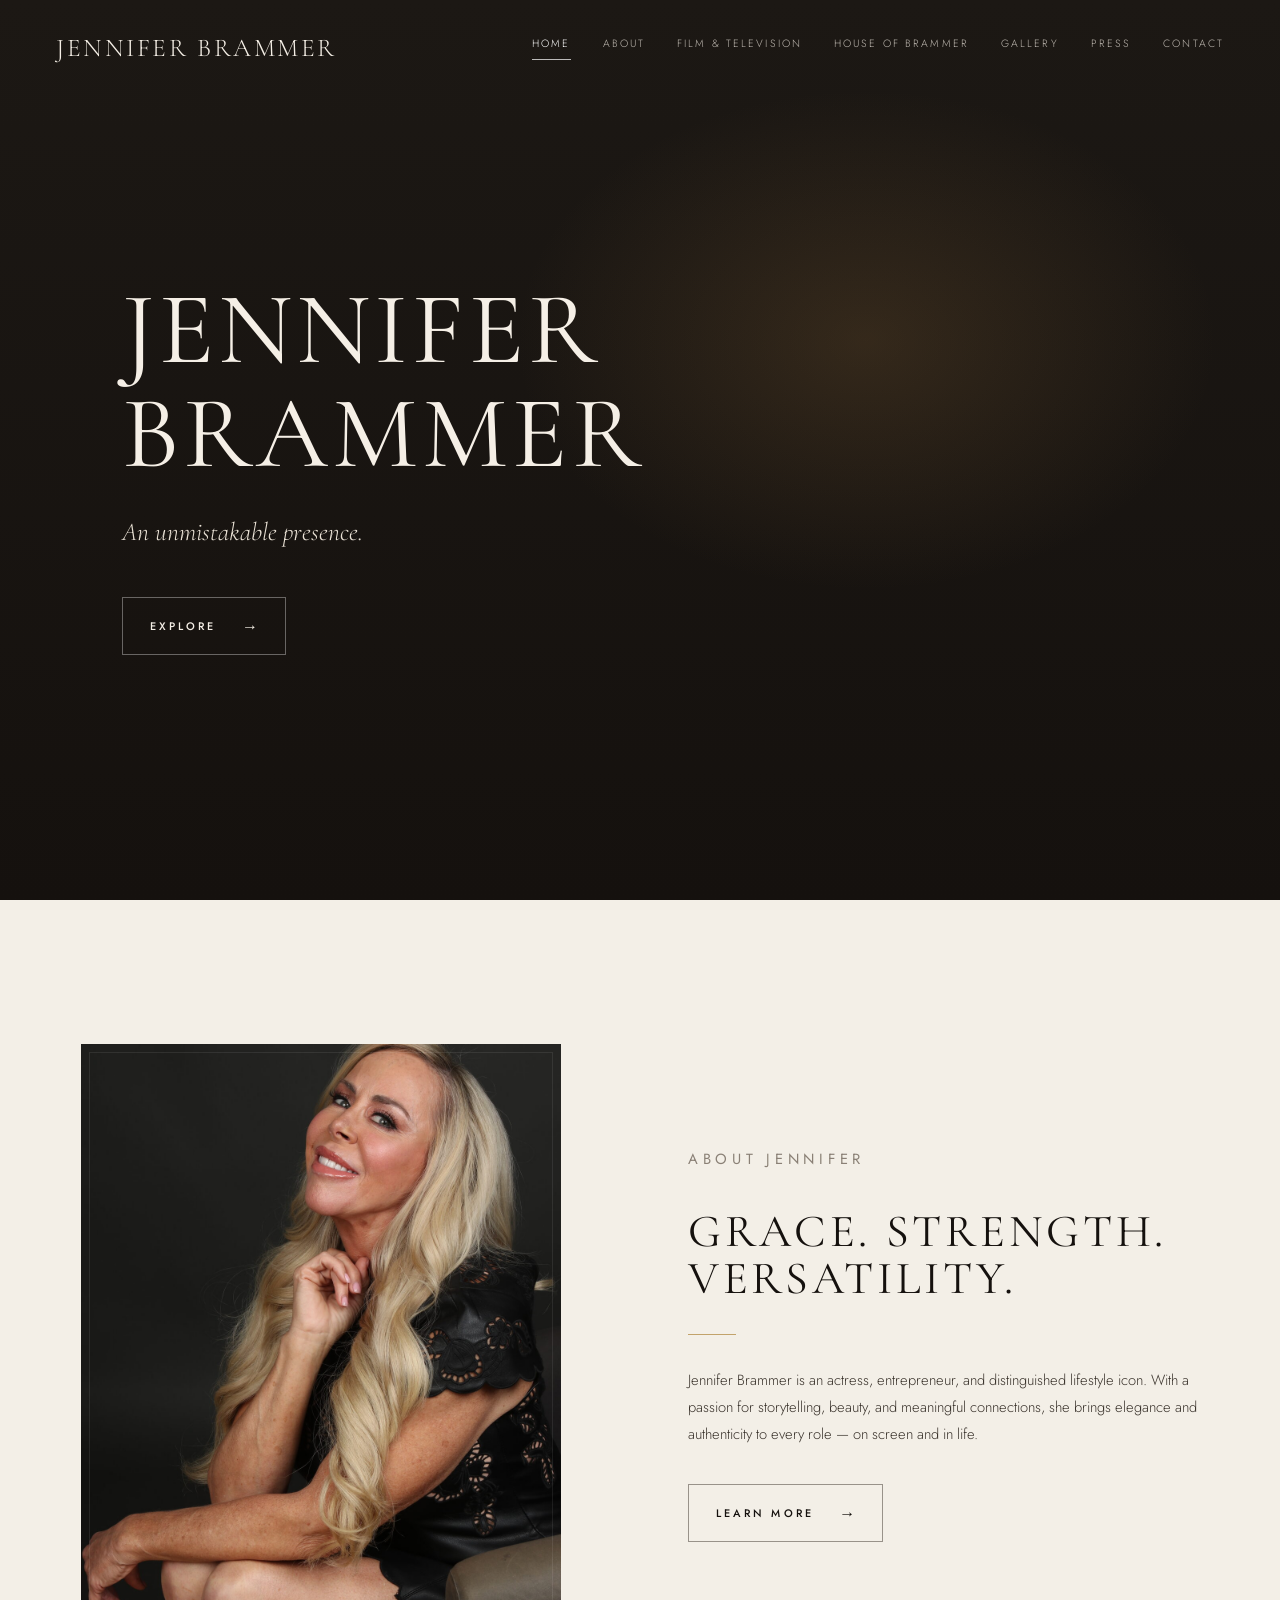
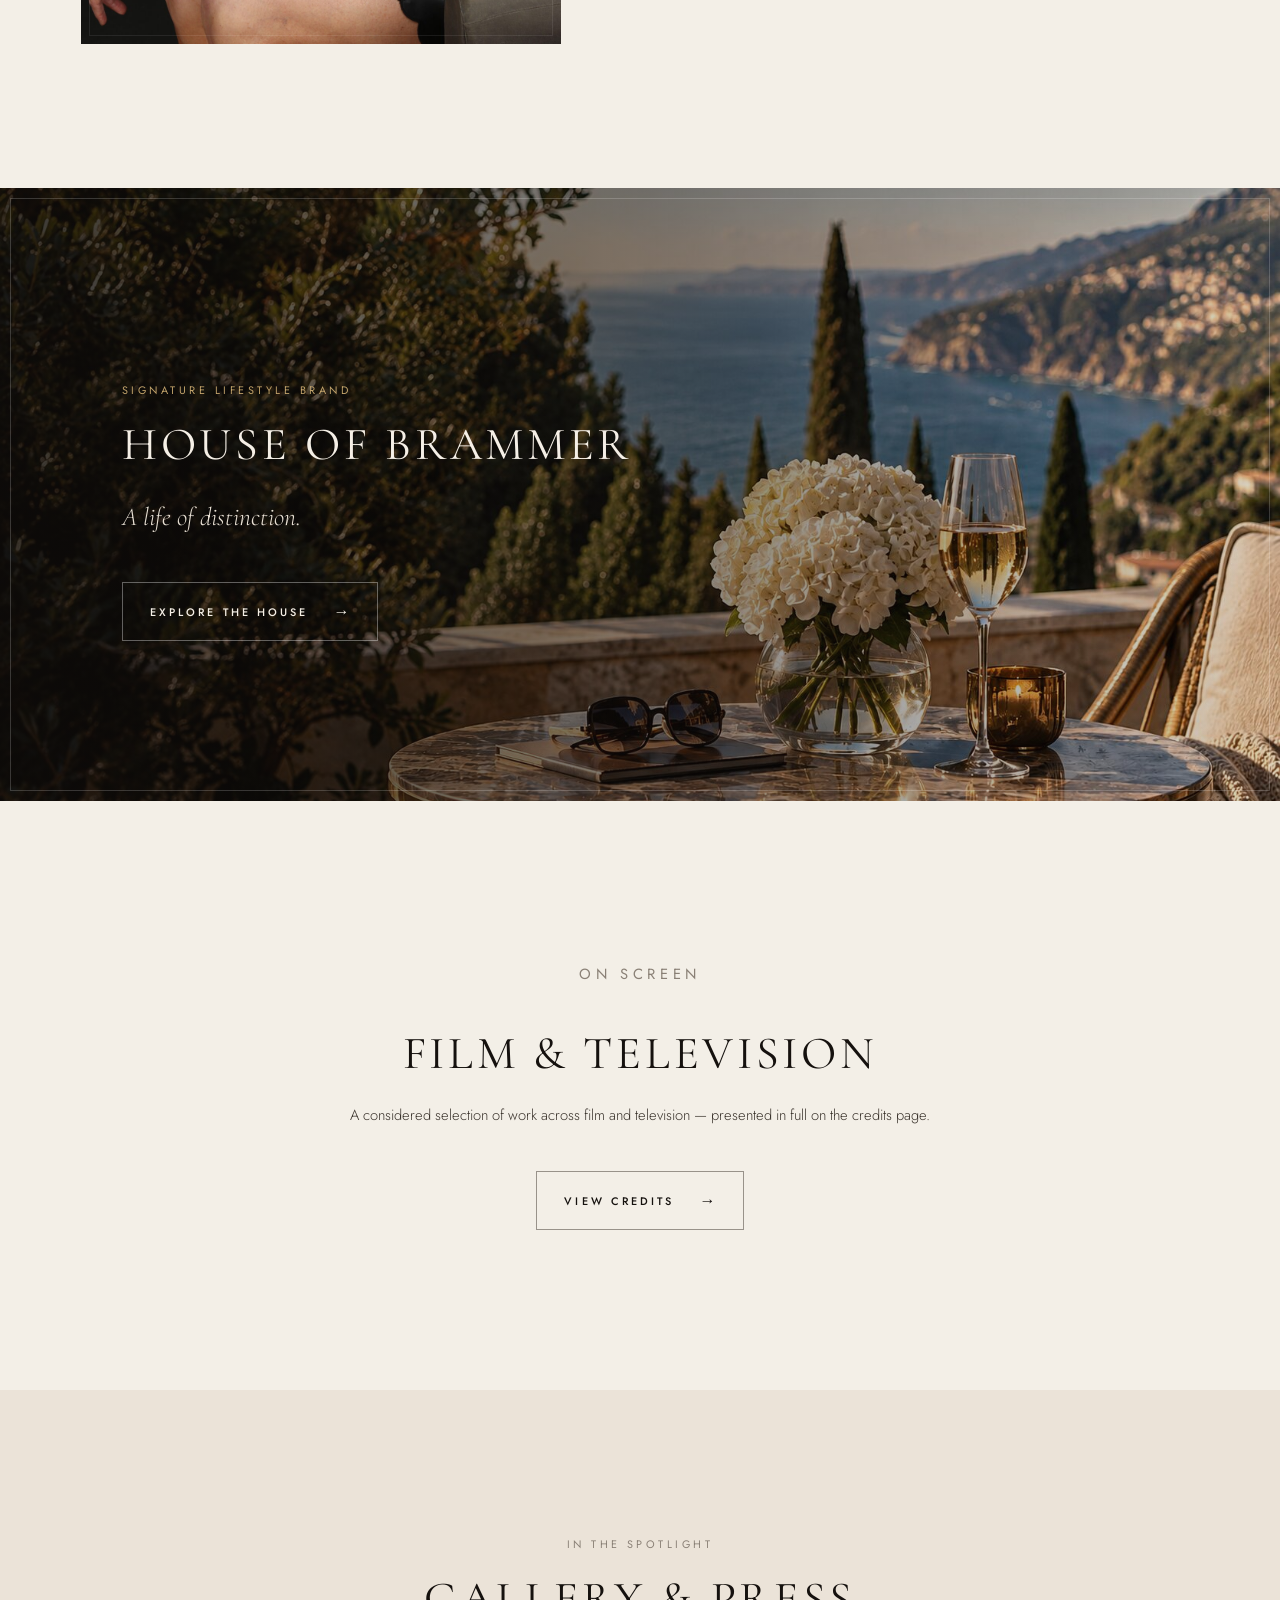
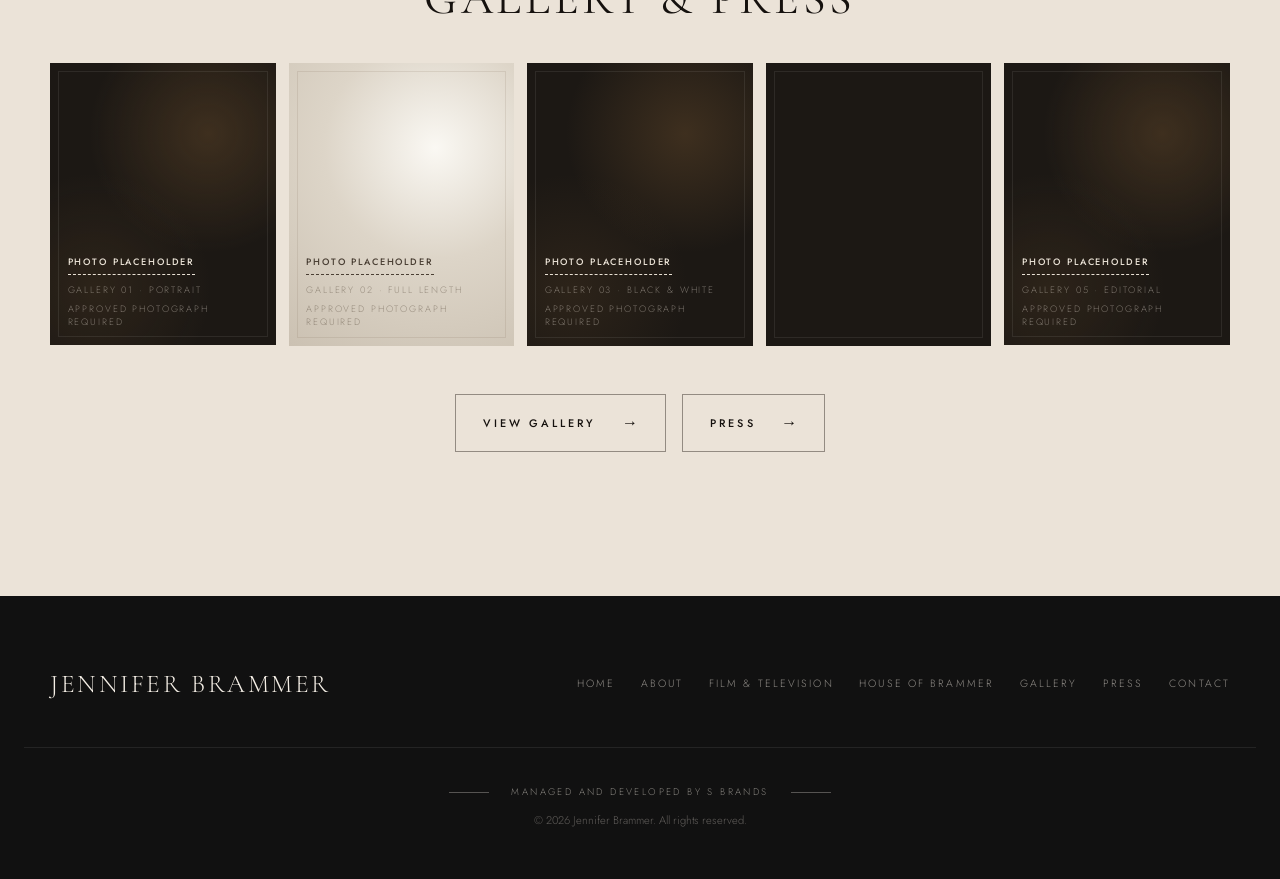
==== index.html @ 1b21a60f "How to push code to GitHub to launch a website - Session 3 (6adfe45479b7760bd66a2914)" ====
<!DOCTYPE html>
<html lang="en">
<head>
  <meta charset="utf-8">
  <meta name="viewport" content="width=device-width, initial-scale=1">
  <title>Jennifer Brammer</title>
  <meta name="description" content="Jennifer Brammer is an actress, entrepreneur, and distinguished lifestyle icon.">
  <link rel="preconnect" href="https://fonts.googleapis.com">
  <link rel="preconnect" href="https://fonts.gstatic.com" crossorigin>
  <link href="https://fonts.googleapis.com/css2?family=Cormorant+Garamond:ital,wght@0,400;0,500;1,400&family=Jost:wght@300;400;500&display=swap" rel="stylesheet">
  <link rel="stylesheet" href="styles.css">
</head>
<body>

  <header class="site-header" id="top">
    <a href="#top" class="logo">Jennifer Brammer</a>
    <button class="menu-toggle" aria-label="Open menu" aria-expanded="false">
      <span></span><span></span>
    </button>
    <nav class="main-nav">
      <a href="#top" class="active">Home</a>
      <a href="#about">About</a>
      <a href="#film">Film &amp; Television</a>
      <a href="#society">House of Brammer</a>
      <a href="#gallery">Gallery</a>
      <a href="#gallery">Press</a>
      <a href="#contact">Contact</a>
    </nav>
  </header>

  <main>
    <!-- Hero -->
    <section class="hero dark">
      <div class="glow"></div>
      <div class="container hero-content">
        <h1>Jennifer<br>Brammer</h1>
        <p class="tagline">An unmistakable presence.</p>
        <a href="#about" class="btn light">Explore <span class="arrow">→</span></a>
      </div>
    </section>

    <!-- About -->
    <section class="about cream" id="about">
      <div class="container about-grid">
        <div class="photo about-photo">
          <img src="images/jennifer-about.jpg" alt="Portrait of Jennifer Brammer" width="1200" height="1800" loading="lazy">
        </div>
        <div class="about-text">
          <p class="eyebrow">About Jennifer</p>
          <h2>Grace. Strength.<br>Versatility.</h2>
          <hr class="rule">
          <p>Jennifer Brammer is an actress, entrepreneur, and distinguished lifestyle icon. With a passion for storytelling, beauty, and meaningful connections, she brings elegance and authenticity to every role — on screen and in life.</p>
          <a href="#film" class="btn">Learn More <span class="arrow">→</span></a>
        </div>
      </div>
    </section>

    <!-- Society -->
    <section class="society dark" id="society">
      <img class="section-bg" src="images/house-of-brammer.jpg" alt="Golden hour terrace overlooking the sea" width="1671" height="941" loading="lazy">
      <div class="section-shade"></div>
      <div class="frame"></div>
      <div class="container society-content">
        <p class="eyebrow gold">Signature Lifestyle Brand</p>
        <h2>House of Brammer</h2>
        <p class="tagline">A life of distinction.</p>
        <a href="#contact" class="btn light">Explore the House <span class="arrow">→</span></a>
      </div>
    </section>

    <!-- Film & TV -->
    <section class="film cream center" id="film">
      <div class="container narrow">
        <p class="eyebrow">On Screen</p>
        <h2>Film &amp; Television</h2>
        <p>A considered selection of work across film and television — presented in full on the credits page.</p>
        <a href="#contact" class="btn">View Credits <span class="arrow">→</span></a>
      </div>
    </section>

    <!-- Gallery & Press -->
    <section class="gallery sand center" id="gallery">
      <div class="container">
        <p class="eyebrow">In the Spotlight</p>
        <h2>Gallery &amp; Press</h2>
        <div class="gallery-grid">
          <div class="photo dark-photo"><div class="placeholder-label inside"><strong>Photo Placeholder</strong><span>Gallery 01 · Portrait</span><span>Approved Photograph Required</span></div></div>
          <div class="photo light-photo"><div class="placeholder-label inside"><strong>Photo Placeholder</strong><span>Gallery 02 · Full Length</span><span>Approved Photograph Required</span></div></div>
          <div class="photo dark-photo"><div class="placeholder-label inside"><strong>Photo Placeholder</strong><span>Gallery 03 · Black &amp; White</span><span>Approved Photograph Required</span></div></div>
          <div class="photo gallery-media"><video src="videos/gallery-04.mp4" autoplay muted loop playsinline preload="metadata" aria-label="Jennifer Brammer lifestyle video"></video></div>
          <div class="photo dark-photo wide-mobile"><div class="placeholder-label inside"><strong>Photo Placeholder</strong><span>Gallery 05 · Editorial</span><span>Approved Photograph Required</span></div></div>
        </div>
        <div class="btn-row">
          <a href="#gallery" class="btn">View Gallery <span class="arrow">→</span></a>
          <a href="#contact" class="btn">Press <span class="arrow">→</span></a>
        </div>
      </div>
    </section>
  </main>

  <footer class="site-footer" id="contact">
    <div class="container footer-top">
      <a href="#top" class="logo">Jennifer Brammer</a>
      <nav class="footer-nav">
        <a href="#top">Home</a>
        <a href="#about">About</a>
        <a href="#film">Film &amp; Television</a>
        <a href="#society">House of Brammer</a>
        <a href="#gallery">Gallery</a>
        <a href="#gallery">Press</a>
        <a href="#contact">Contact</a>
      </nav>
    </div>
    <div class="footer-bottom">
      <p class="credit"><span class="line"></span>Managed and Developed by S Brands<span class="line"></span></p>
      <p class="copy">© <span id="year">2026</span> Jennifer Brammer. All rights reserved.</p>
    </div>
  </footer>

  <script>
    const toggle = document.querySelector('.menu-toggle');
    const header = document.querySelector('.site-header');
    toggle.addEventListener('click', () => {
      const open = header.classList.toggle('open');
      toggle.setAttribute('aria-expanded', open);
    });
    document.querySelectorAll('.main-nav a').forEach(a =>
      a.addEventListener('click', () => {
        header.classList.remove('open');
        toggle.setAttribute('aria-expanded', 'false');
      })
    );
    document.getElementById('year').textContent = new Date().getFullYear();
  </script>
</body>
</html>
---- styles.css ----
:root {
  --ink: #15110e;
  --ink-2: #1c1814;
  --cream: #f3efe7;
  --sand: #ebe3d8;
  --text: #3a332c;
  --muted: #8a8076;
  --gold: #c2a36b;
  --line-dark: rgba(255, 255, 255, 0.35);
  --line-light: rgba(40, 32, 25, 0.45);
  --serif: "Cormorant Garamond", Georgia, serif;
  --sans: "Jost", "Helvetica Neue", Arial, sans-serif;
}

* { box-sizing: border-box; margin: 0; padding: 0; }
html { scroll-behavior: smooth; }
body {
  font-family: var(--sans);
  font-weight: 300;
  color: var(--text);
  background: var(--ink);
  -webkit-font-smoothing: antialiased;
}
a { color: inherit; text-decoration: none; }

.container { width: min(1180px, 100% - 3rem); margin: 0 auto; position: relative; z-index: 2; }
.narrow { max-width: 620px; }
.center { text-align: center; }

/* Type */
h1, h2 { font-family: var(--serif); font-weight: 400; text-transform: uppercase; line-height: 1.02; }
h1 { font-size: clamp(3.2rem, 8vw, 6.4rem); letter-spacing: 0.04em; color: #f5efe6; }
h2 { font-size: clamp(2rem, 3.6vw, 2.9rem); letter-spacing: 0.08em; margin-bottom: 1.6rem; color: var(--ink); }
.dark h2 { color: #f5efe6; }
.eyebrow {
  font-size: 0.68rem; letter-spacing: 0.32em; text-transform: uppercase;
  color: var(--muted); margin-bottom: 1.3rem; font-weight: 400;
}
.eyebrow.gold { color: var(--gold); }
.tagline { font-family: var(--serif); font-style: italic; font-size: clamp(1.3rem, 2vw, 1.75rem); color: #e8e0d4; margin: 1.4rem 0 2.6rem; }
p { line-height: 1.85; font-size: 0.98rem; }

/* Buttons */
.btn {
  display: inline-flex; align-items: center; gap: 1.6rem;
  padding: 1.05rem 1.7rem; border: 1px solid var(--line-light);
  font-size: 0.68rem; letter-spacing: 0.28em; text-transform: uppercase; font-weight: 500;
  color: var(--ink); transition: background 0.3s, color 0.3s, border-color 0.3s;
}
.btn:hover { background: var(--ink); color: var(--cream); border-color: var(--ink); }
.btn.light { color: #f5efe6; border-color: var(--line-dark); }
.btn.light:hover { background: #f5efe6; color: var(--ink); border-color: #f5efe6; }
.arrow { font-size: 1rem; letter-spacing: 0; transition: transform 0.3s; }
.btn:hover .arrow { transform: translateX(4px); }

/* Header */
.site-header {
  position: absolute; top: 0; left: 0; right: 0; z-index: 20;
  display: flex; align-items: center; justify-content: space-between;
  padding: 2rem 3.5rem;
}
.logo { font-family: var(--serif); font-size: 1.6rem; letter-spacing: 0.1em; text-transform: uppercase; color: #f5efe6; }
.main-nav { display: flex; gap: 2rem; }
.main-nav a, .footer-nav a {
  font-size: 0.66rem; letter-spacing: 0.2em; text-transform: uppercase;
  color: rgba(245, 239, 230, 0.75); padding-bottom: 0.5rem; border-bottom: 1px solid transparent;
  transition: color 0.3s, border-color 0.3s;
}
.main-nav a:hover, .main-nav a.active { color: #fff; border-color: rgba(255,255,255,0.7); }
.menu-toggle { display: none; background: none; border: 0; cursor: pointer; width: 28px; height: 18px; position: relative; }
.menu-toggle span { position: absolute; left: 0; right: 0; height: 1px; background: #f5efe6; transition: transform 0.3s, top 0.3s; }
.menu-toggle span:first-child { top: 5px; }
.menu-toggle span:last-child { top: 12px; }

/* Dark sections */
.dark {
  position: relative; overflow: hidden; color: #e8e0d4;
  background: linear-gradient(180deg, var(--ink-2), var(--ink));
}
.glow {
  position: absolute; width: 700px; height: 500px; right: 5%; top: 10%;
  background: radial-gradient(closest-side, rgba(150, 110, 60, 0.22), transparent);
  pointer-events: none;
}
.hero { min-height: 100vh; max-height: 980px; display: flex; align-items: center; padding: 8rem 0 6rem; }
.hero-content { padding-left: 4.5rem; }

.society { padding: 12rem 0 10rem; }
.society-content { padding-left: 4.5rem; }
.frame { position: absolute; inset: 10px; border: 1px solid rgba(255,255,255,0.06); pointer-events: none; }

/* Placeholder labels */
.placeholder-label {
  position: absolute; right: 1.8rem; bottom: 1.6rem; z-index: 3;
  display: flex; flex-direction: column; align-items: flex-end; gap: 0.35rem;
  font-size: 0.58rem; letter-spacing: 0.2em; text-transform: uppercase; color: rgba(232, 224, 212, 0.45);
  text-align: right;
}
.placeholder-label strong {
  color: var(--gold); font-weight: 500; padding-bottom: 0.35rem;
  border-bottom: 1px dashed var(--gold); margin-bottom: 0.2rem;
}
.placeholder-label.inside { left: 1.1rem; right: 1.1rem; bottom: 1.1rem; align-items: flex-start; text-align: left; }

/* Photo blocks */
.photo { position: relative; overflow: hidden; }
.photo::before { content: ""; position: absolute; inset: 8px; border: 1px solid rgba(255,255,255,0.08); z-index: 1; }
.light-photo { background: radial-gradient(circle at 65% 30%, #faf8f3 0%, #ddd5c8 45%, #cbc1b2 100%); }
.light-photo::before { border-color: rgba(120, 100, 80, 0.15); }
.light-photo .placeholder-label { color: rgba(80, 66, 52, 0.45); }
.light-photo .placeholder-label strong { color: #4a3f34; border-color: #4a3f34; }
.dark-photo { background: radial-gradient(circle at 70% 25%, rgba(140, 100, 55, 0.3), transparent 45%), radial-gradient(circle at 20% 80%, rgba(140,100,55,0.15), transparent 40%), var(--ink-2); }
.dark-photo .placeholder-label strong { color: #e8e0d4; border-color: #e8e0d4; }
.ratio-43 { aspect-ratio: 4 / 3; }

/* Cream sections */
.cream { background: var(--cream); }
.sand { background: var(--sand); }
.about { padding: 9rem 0; }
.about-grid { display: grid; grid-template-columns: 1fr 1fr; gap: 6rem; align-items: center; }
.about-text h2 { margin-bottom: 2rem; }
.rule { width: 48px; border: 0; border-top: 1px solid var(--gold); margin-bottom: 2rem; }
.about-text p { max-width: 520px; margin-bottom: 2.2rem; font-size: 0.92rem; }

.film { padding: 10rem 0; }
.film p { margin-bottom: 2.6rem; font-size: 0.92rem; }

.gallery { padding: 9rem 0; }
.gallery h2 { margin-bottom: 2.6rem; }
.gallery-grid { display: grid; grid-template-columns: repeat(5, 1fr); gap: 0.8rem; margin-bottom: 3rem; }
.gallery-grid .photo { aspect-ratio: 4 / 5; }
.btn-row { display: flex; gap: 1rem; justify-content: center; flex-wrap: wrap; }

/* Footer */
.site-footer { background: #111; padding: 4.5rem 0 3rem; }
.footer-top { display: flex; justify-content: space-between; align-items: center; padding-bottom: 3rem; }
.footer-nav { display: flex; gap: 1.6rem; flex-wrap: wrap; }
.footer-nav a { color: rgba(245, 239, 230, 0.55); padding: 0; }
.footer-nav a:hover { color: #fff; }
.footer-bottom { border-top: 1px solid rgba(255,255,255,0.08); width: min(1280px, 100% - 3rem); margin: 0 auto; padding-top: 2.5rem; text-align: center; }
.credit {
  display: flex; align-items: center; justify-content: center; gap: 1.4rem;
  font-size: 0.6rem; letter-spacing: 0.25em; text-transform: uppercase; color: rgba(245,239,230,0.5); line-height: 1;
}
.credit .line { width: 40px; height: 1px; background: rgba(245,239,230,0.3); }
.copy { font-size: 0.7rem; color: rgba(245,239,230,0.35); margin-top: 0.8rem; }

/* Tablet */
@media (max-width: 1100px) {
  .main-nav { gap: 1.2rem; }
  .site-header { padding: 2rem; }
}

/* Mobile */
@media (max-width: 900px) {
  .site-header { padding: 1.6rem 1.5rem; }
  .logo { font-size: 1.3rem; }
  .menu-toggle { display: block; z-index: 30; }
  .main-nav {
    position: fixed; inset: 0; background: rgba(17, 14, 12, 0.98);
    flex-direction: column; align-items: center; justify-content: center; gap: 1.8rem;
    opacity: 0; visibility: hidden; transition: opacity 0.3s;
  }
  .main-nav a { font-size: 0.85rem; }
  .site-header.open .main-nav { opacity: 1; visibility: visible; }
  .site-header.open .menu-toggle span:first-child { top: 8px; transform: rotate(45deg); }
  .site-header.open .menu-toggle span:last-child { top: 8px; transform: rotate(-45deg); }

  .hero { min-height: 0; padding: 9rem 0 10rem; }
  .hero-content, .society-content { padding-left: 0; }
  .hero .placeholder-label { left: 1.5rem; right: 1.5rem; }
  .society { padding: 7rem 0 10rem; }
  .society .placeholder-label { left: 1.5rem; right: 1.5rem; }
  .tagline { margin: 1rem 0 2rem; }

  .about { padding: 2rem 0 5rem; }
  .about-grid { grid-template-columns: 1fr; gap: 3rem; }
  .film, .gallery { padding: 6rem 0; }
  .gallery-grid { grid-template-columns: 1fr 1fr; }
  .gallery-grid .wide-mobile { grid-column: 1 / -1; aspect-ratio: 16 / 9; }
  .btn-row { flex-direction: column; align-items: center; }

  .footer-top { flex-direction: column; gap: 2rem; text-align: center; }
  .footer-nav { justify-content: center; }
  .credit .line { width: 24px; }
}

/* About photo */
.about-photo { aspect-ratio: 4 / 5; max-width: 480px; width: 100%; justify-self: center; background: var(--ink-2); }
.about-photo img { width: 100%; height: 100%; object-fit: cover; object-position: center 15%; display: block; }

/* House of Brammer background photo */
.section-bg { position: absolute; inset: 0; width: 100%; height: 100%; object-fit: cover; object-position: center; z-index: 0; }
.section-shade {
  position: absolute; inset: 0; z-index: 1; pointer-events: none;
  background: linear-gradient(90deg, rgba(15, 12, 10, 0.82) 0%, rgba(15, 12, 10, 0.55) 45%, rgba(15, 12, 10, 0.15) 100%);
}
.society .frame { z-index: 2; border-color: rgba(255, 255, 255, 0.18); }
@media (max-width: 900px) {
  .section-bg { object-position: 60% center; }
  .section-shade { background: rgba(15, 12, 10, 0.6); }
}

/* Gallery media */
.gallery-media { background: var(--ink-2); }
.gallery-media video, .gallery-media img { position: absolute; inset: 0; width: 100%; height: 100%; object-fit: cover; display: block; }
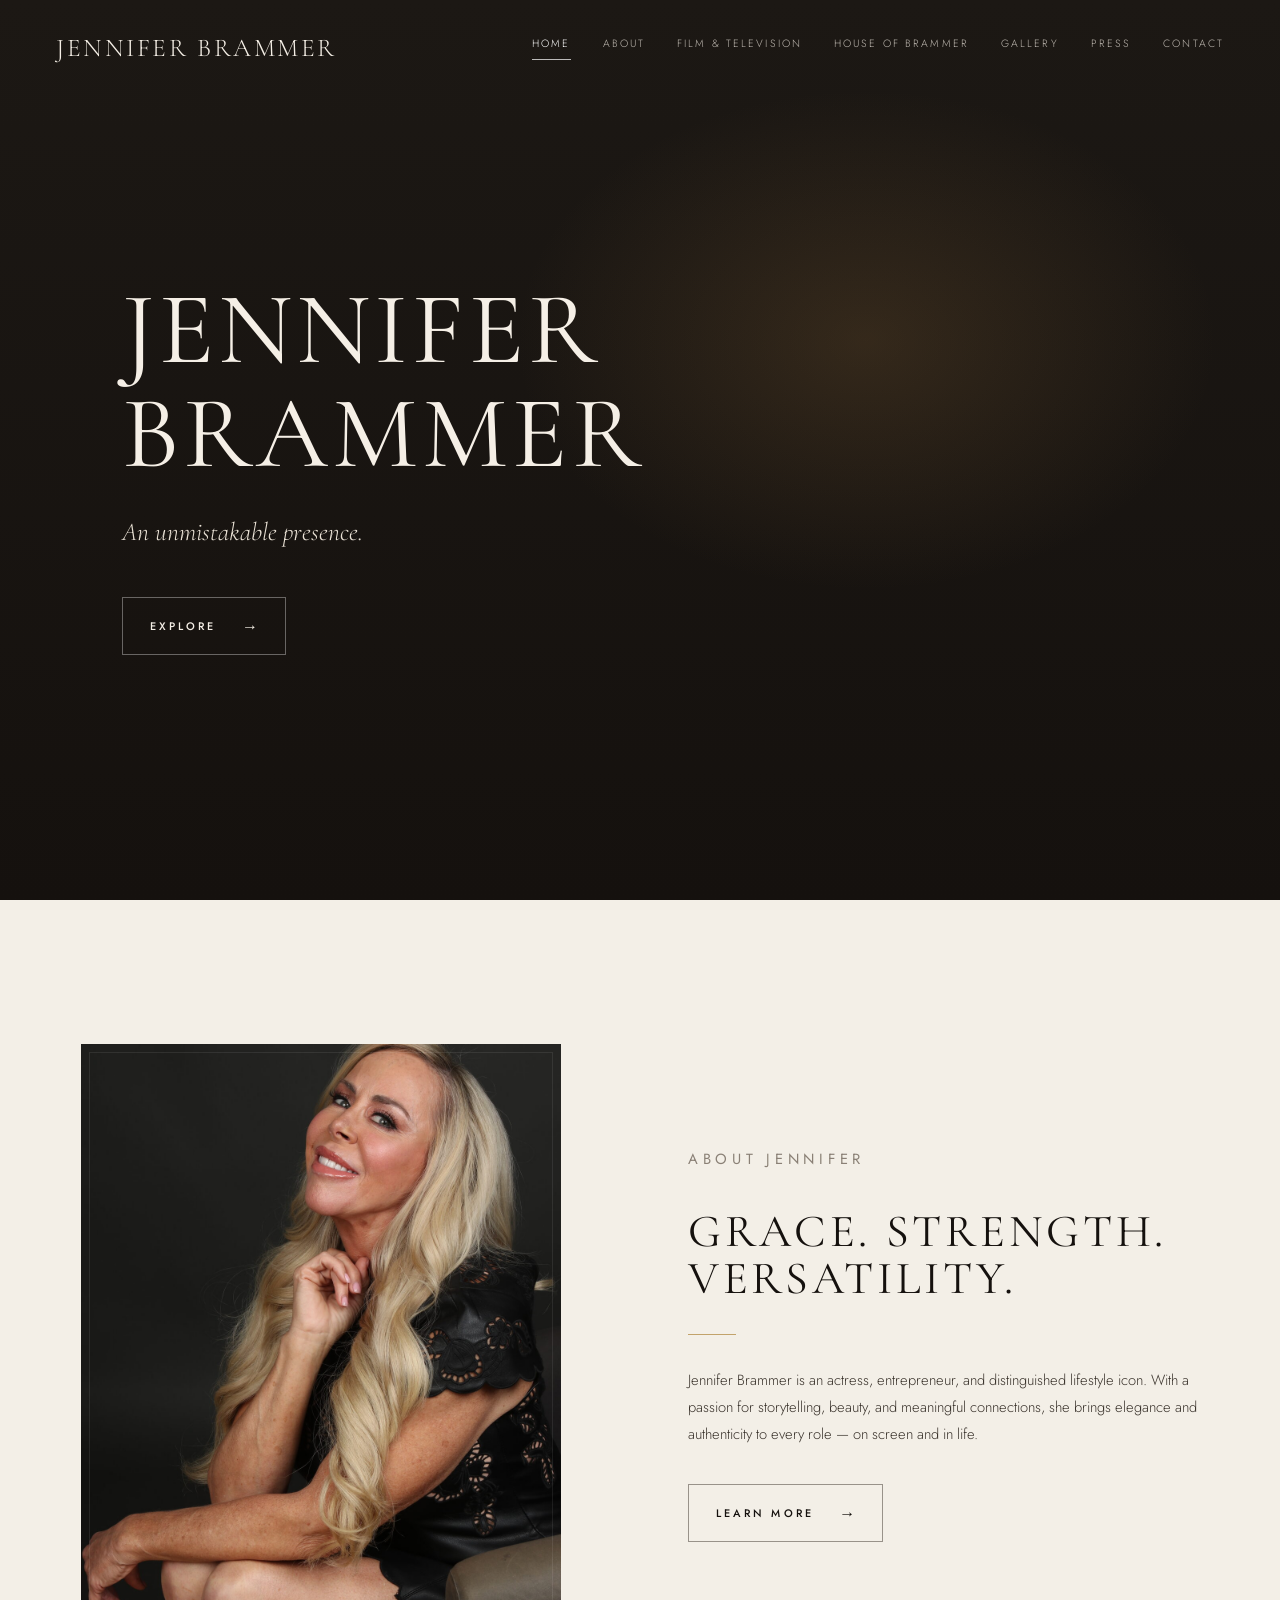
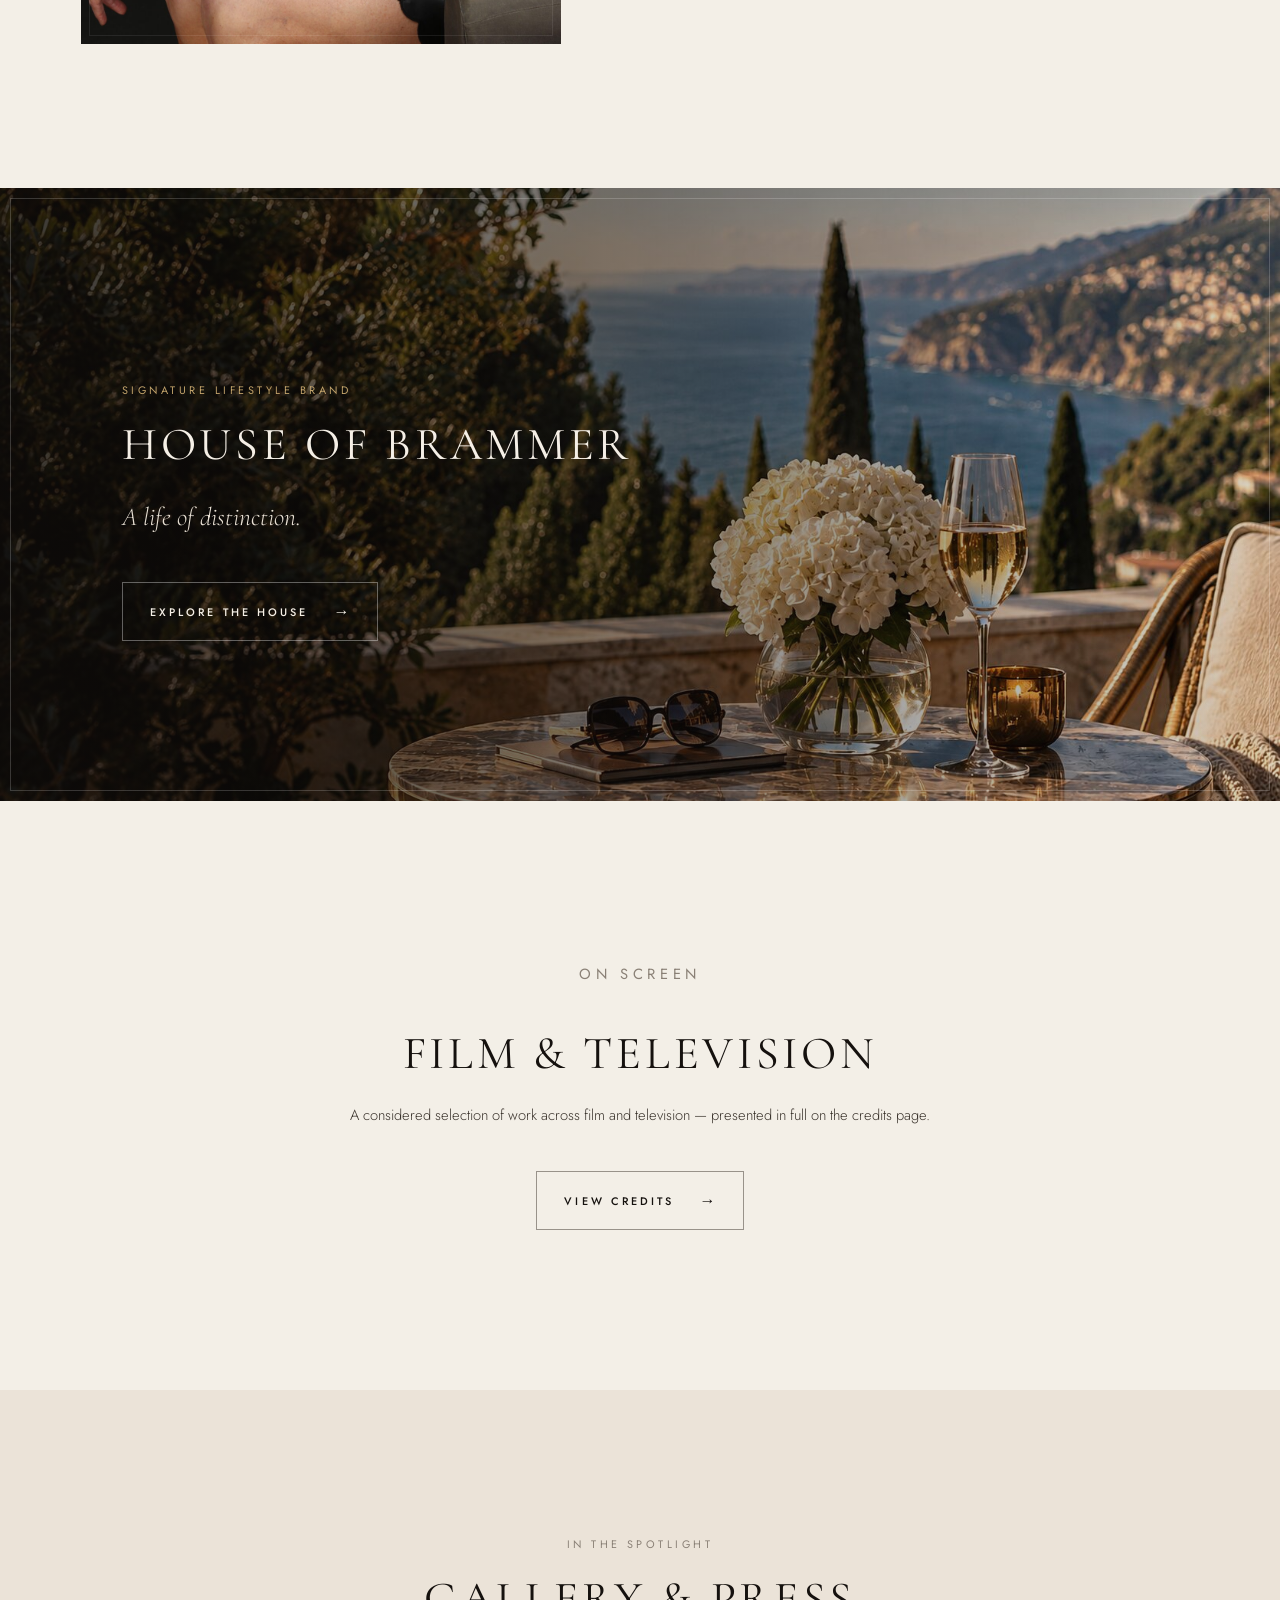
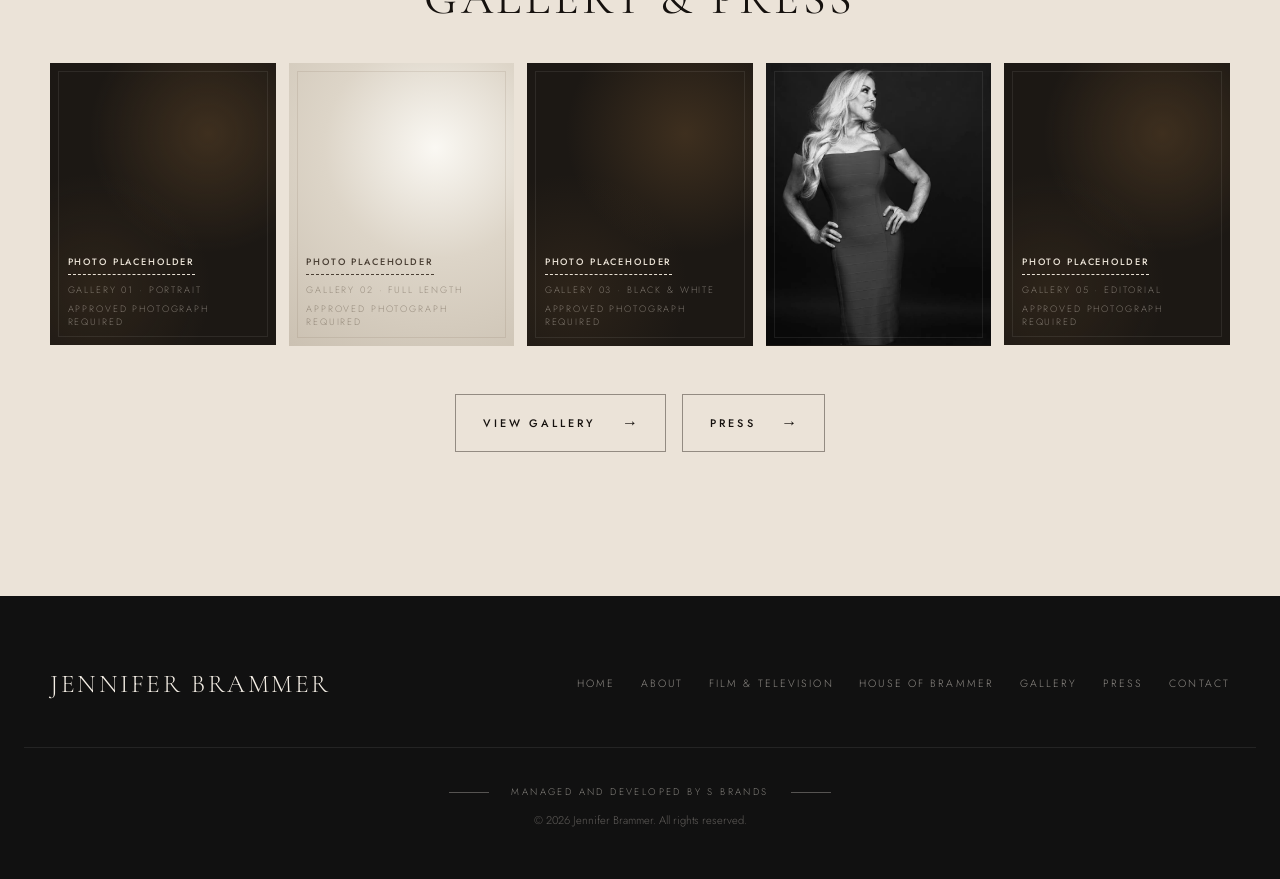
==== commit eb62ce34: "How to push code to GitHub to launch a website - Session 5 (6adfe45479b7760bd66a2914)" ====
--- a/index.html
+++ b/index.html
@@ -87,7 +87,7 @@
           <div class="photo dark-photo"><div class="placeholder-label inside"><strong>Photo Placeholder</strong><span>Gallery 01 · Portrait</span><span>Approved Photograph Required</span></div></div>
           <div class="photo light-photo"><div class="placeholder-label inside"><strong>Photo Placeholder</strong><span>Gallery 02 · Full Length</span><span>Approved Photograph Required</span></div></div>
           <div class="photo dark-photo"><div class="placeholder-label inside"><strong>Photo Placeholder</strong><span>Gallery 03 · Black &amp; White</span><span>Approved Photograph Required</span></div></div>
-          <div class="photo gallery-media"><video src="videos/gallery-04.mp4" autoplay muted loop playsinline preload="metadata" aria-label="Jennifer Brammer lifestyle video"></video></div>
+          <div class="photo gallery-media"><video src="videos/gallery-04.mp4" poster="images/gallery-04-poster.jpg" autoplay muted loop playsinline preload="metadata" aria-label="Jennifer Brammer lifestyle video"></video></div>
           <div class="photo dark-photo wide-mobile"><div class="placeholder-label inside"><strong>Photo Placeholder</strong><span>Gallery 05 · Editorial</span><span>Approved Photograph Required</span></div></div>
         </div>
         <div class="btn-row">
--- a/styles.css
+++ b/styles.css
@@ -204,3 +204,4 @@
 /* Gallery media */
 .gallery-media { background: var(--ink-2); }
 .gallery-media video, .gallery-media img { position: absolute; inset: 0; width: 100%; height: 100%; object-fit: cover; display: block; }
+.gallery-media video { object-position: center top; }
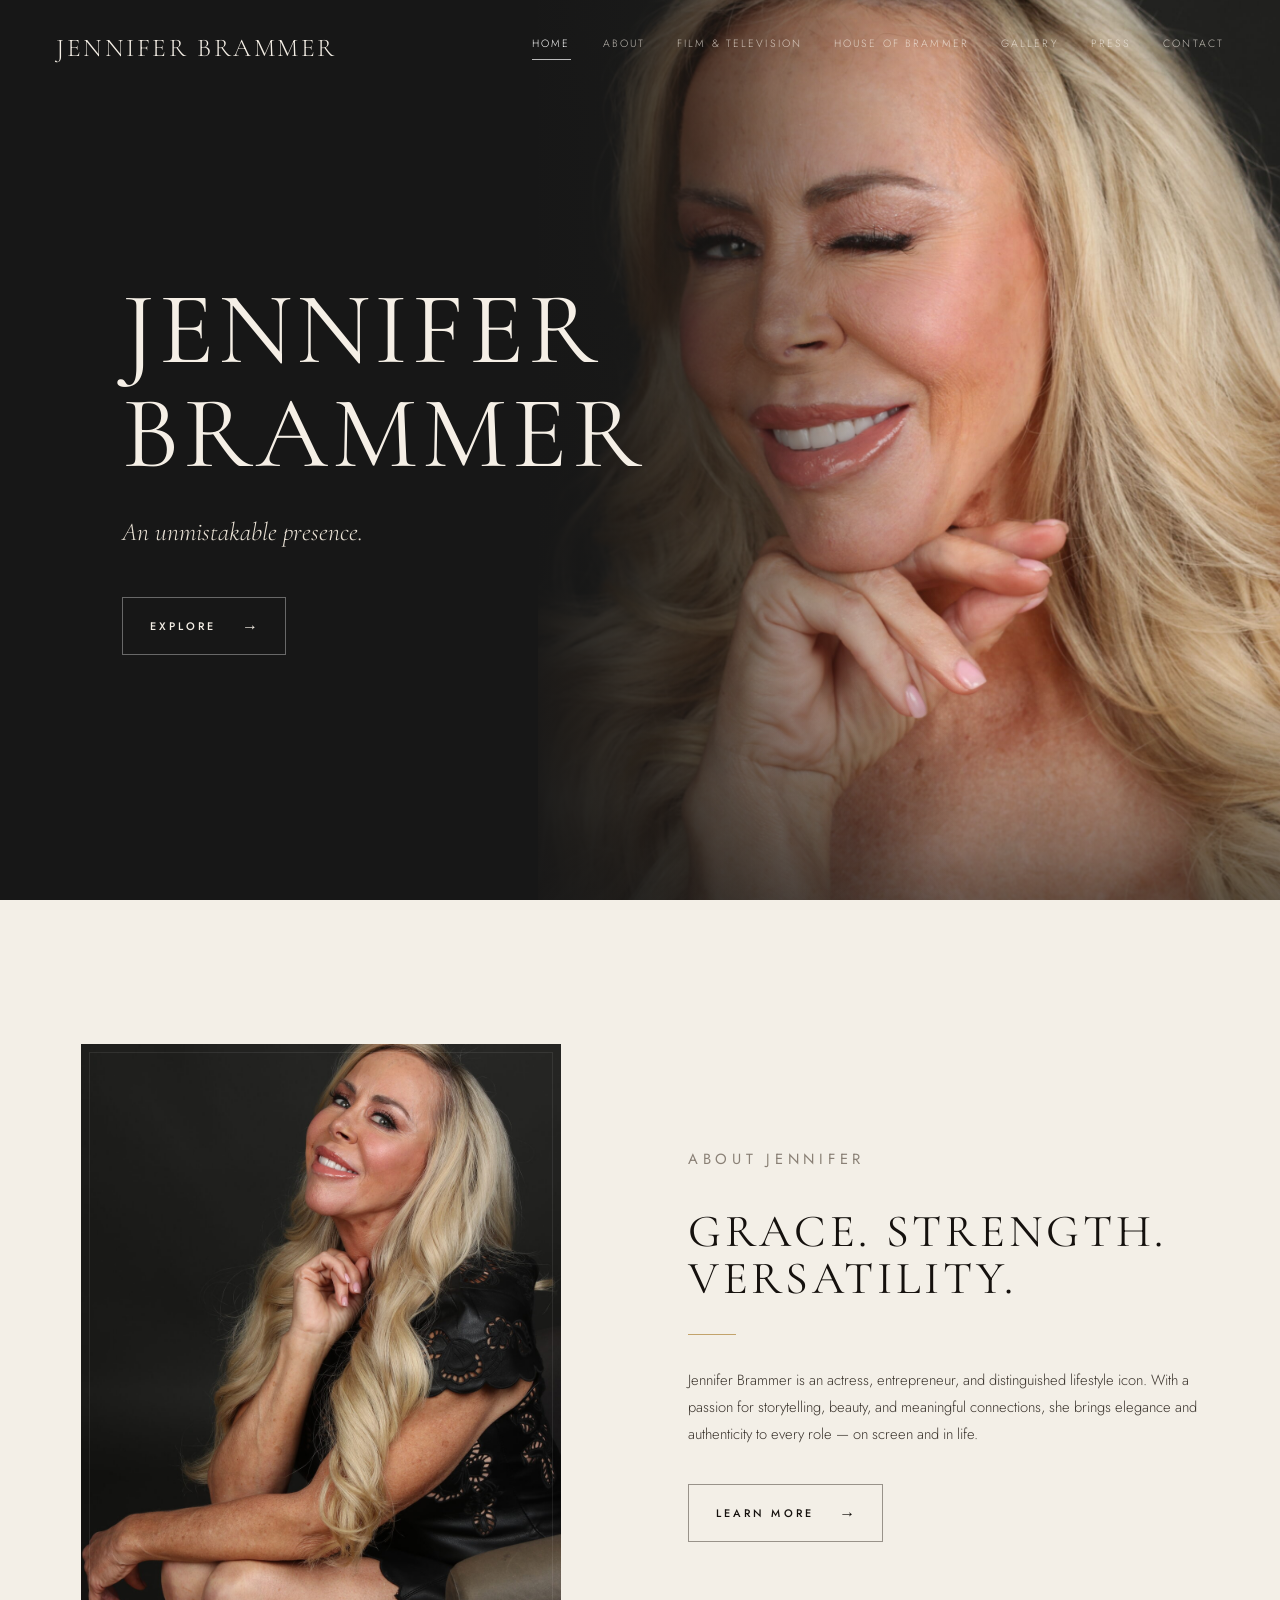
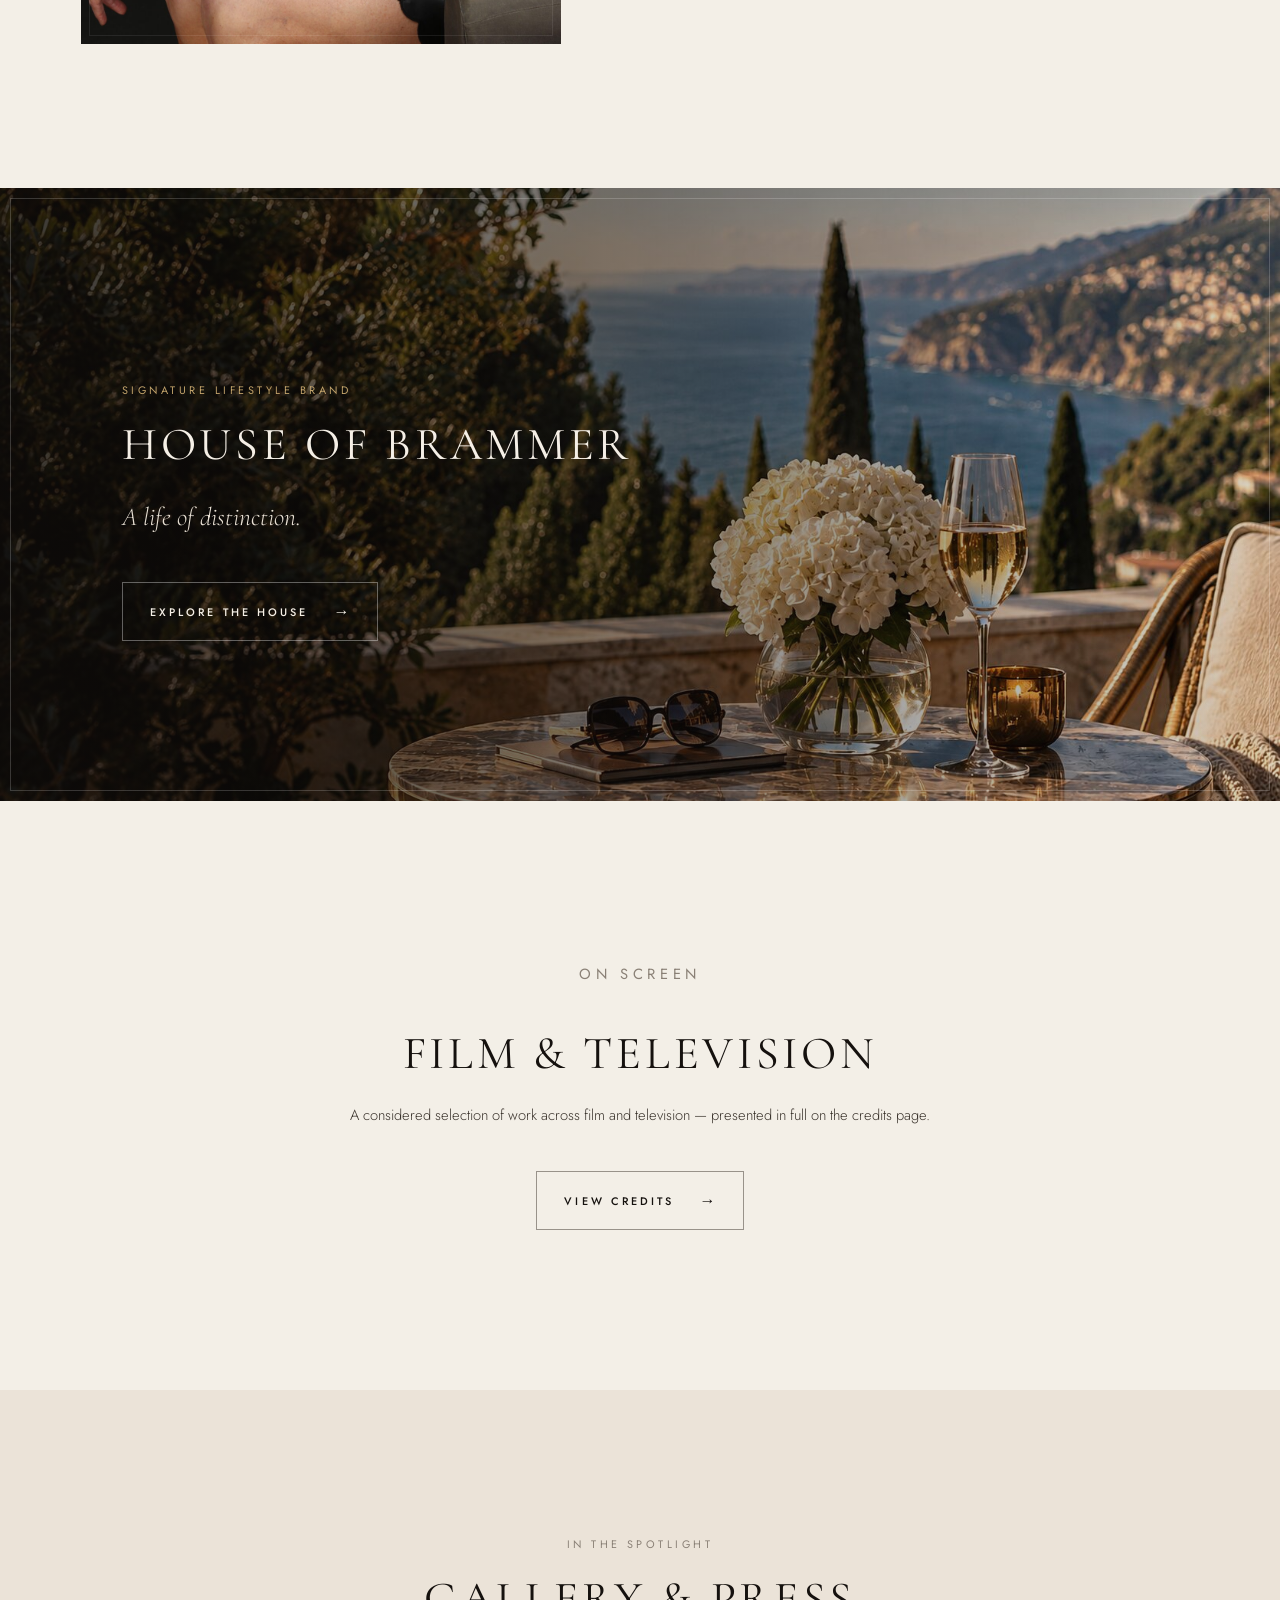
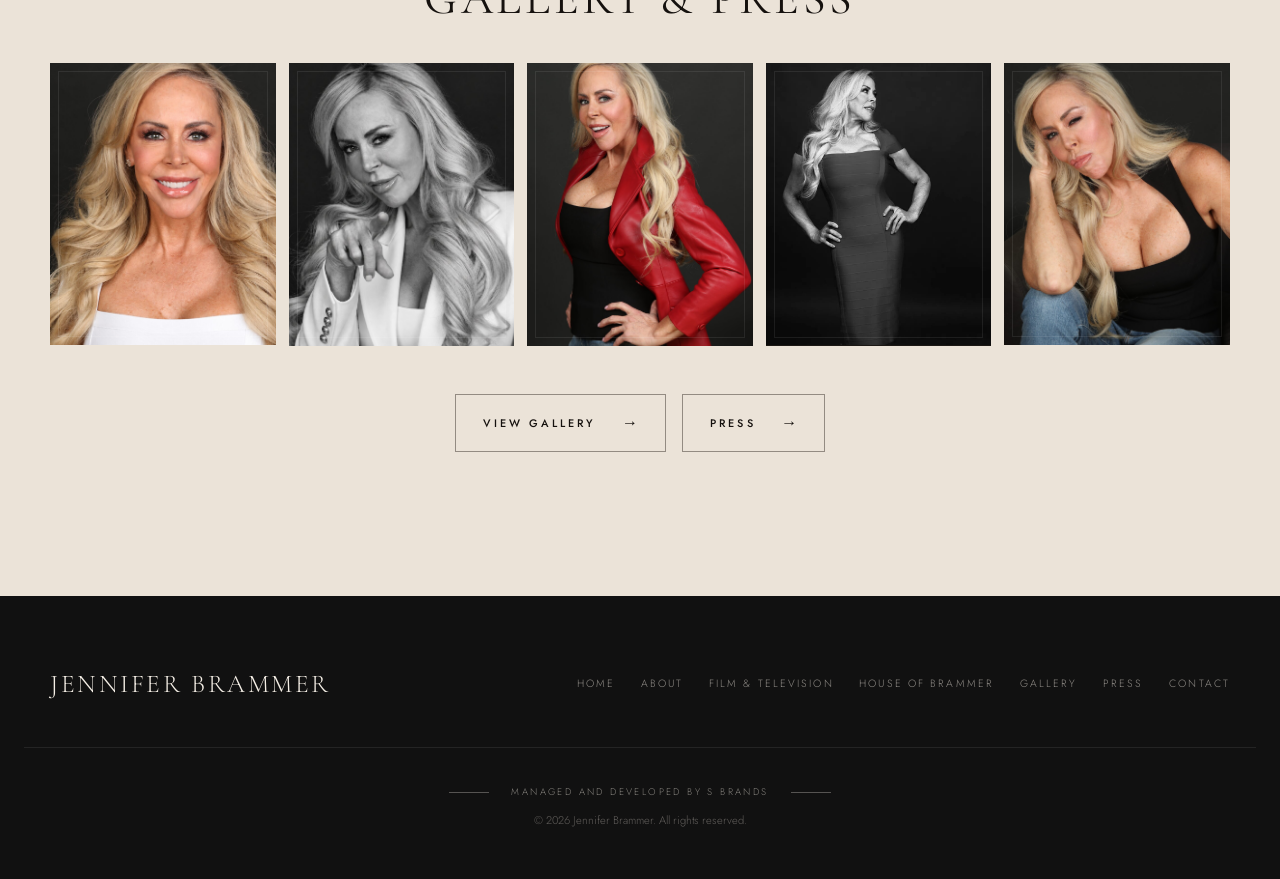
==== commit 51ac21b5: "Merge website updates (6ae02b5989e236136bc64663)" ====
--- a/index.html
+++ b/index.html
@@ -31,7 +31,8 @@
   <main>
     <!-- Hero -->
     <section class="hero dark">
-      <div class="glow"></div>
+      <img class="hero-img" src="images/hero-jennifer.jpg" alt="Jennifer Brammer" width="1600" height="2400" fetchpriority="high">
+      <div class="hero-shade"></div>
       <div class="container hero-content">
         <h1>Jennifer<br>Brammer</h1>
         <p class="tagline">An unmistakable presence.</p>
@@ -84,11 +85,11 @@
         <p class="eyebrow">In the Spotlight</p>
         <h2>Gallery &amp; Press</h2>
         <div class="gallery-grid">
-          <div class="photo dark-photo"><div class="placeholder-label inside"><strong>Photo Placeholder</strong><span>Gallery 01 · Portrait</span><span>Approved Photograph Required</span></div></div>
-          <div class="photo light-photo"><div class="placeholder-label inside"><strong>Photo Placeholder</strong><span>Gallery 02 · Full Length</span><span>Approved Photograph Required</span></div></div>
-          <div class="photo dark-photo"><div class="placeholder-label inside"><strong>Photo Placeholder</strong><span>Gallery 03 · Black &amp; White</span><span>Approved Photograph Required</span></div></div>
+          <div class="photo gallery-media"><img src="images/gallery-01.jpg" alt="Portrait of Jennifer Brammer" width="1000" height="1500" loading="lazy" style="object-position: center 20%;"></div>
+          <div class="photo gallery-media"><img src="images/gallery-02.jpg" alt="Black and white portrait of Jennifer Brammer in a white suit" width="933" height="1400" loading="lazy" style="object-position: center 15%;"></div>
+          <div class="photo gallery-media"><img src="images/gallery-05.jpg" alt="Jennifer Brammer in a red leather jacket" width="933" height="1400" loading="lazy" style="object-position: center 15%;"></div>
           <div class="photo gallery-media"><video src="videos/gallery-04.mp4" poster="images/gallery-04-poster.jpg" autoplay muted loop playsinline preload="metadata" aria-label="Jennifer Brammer lifestyle video"></video></div>
-          <div class="photo dark-photo wide-mobile"><div class="placeholder-label inside"><strong>Photo Placeholder</strong><span>Gallery 05 · Editorial</span><span>Approved Photograph Required</span></div></div>
+          <div class="photo gallery-media wide-mobile"><img src="images/gallery-03.jpg" alt="Jennifer Brammer seated in a black top and jeans" width="933" height="1400" loading="lazy" style="object-position: center 15%;"></div>
         </div>
         <div class="btn-row">
           <a href="#gallery" class="btn">View Gallery <span class="arrow">→</span></a>
--- a/styles.css
+++ b/styles.css
@@ -205,3 +205,23 @@
 .gallery-media { background: var(--ink-2); }
 .gallery-media video, .gallery-media img { position: absolute; inset: 0; width: 100%; height: 100%; object-fit: cover; display: block; }
 .gallery-media video { object-position: center top; }
+
+/* Hero photo */
+.hero { background: #171717; }
+.hero-img {
+  position: absolute; top: 0; right: 0; z-index: 0;
+  width: 58%; height: 100%; object-fit: cover; object-position: center 15%;
+}
+.hero-shade {
+  position: absolute; inset: 0; z-index: 1; pointer-events: none;
+  background:
+    linear-gradient(90deg, #171717 0%, #171717 40%, rgba(23, 23, 23, 0.6) 55%, rgba(23, 23, 23, 0) 75%),
+    linear-gradient(0deg, rgba(23, 23, 23, 0.6) 0%, rgba(23, 23, 23, 0) 25%);
+}
+@media (max-width: 900px) {
+  .hero { min-height: 100svh; align-items: flex-end; padding-bottom: 5rem; }
+  .hero-img { width: 100%; object-position: center 10%; }
+  .hero-shade {
+    background: linear-gradient(0deg, rgba(23, 23, 23, 0.95) 0%, rgba(23, 23, 23, 0.6) 40%, rgba(23, 23, 23, 0.1) 70%);
+  }
+}
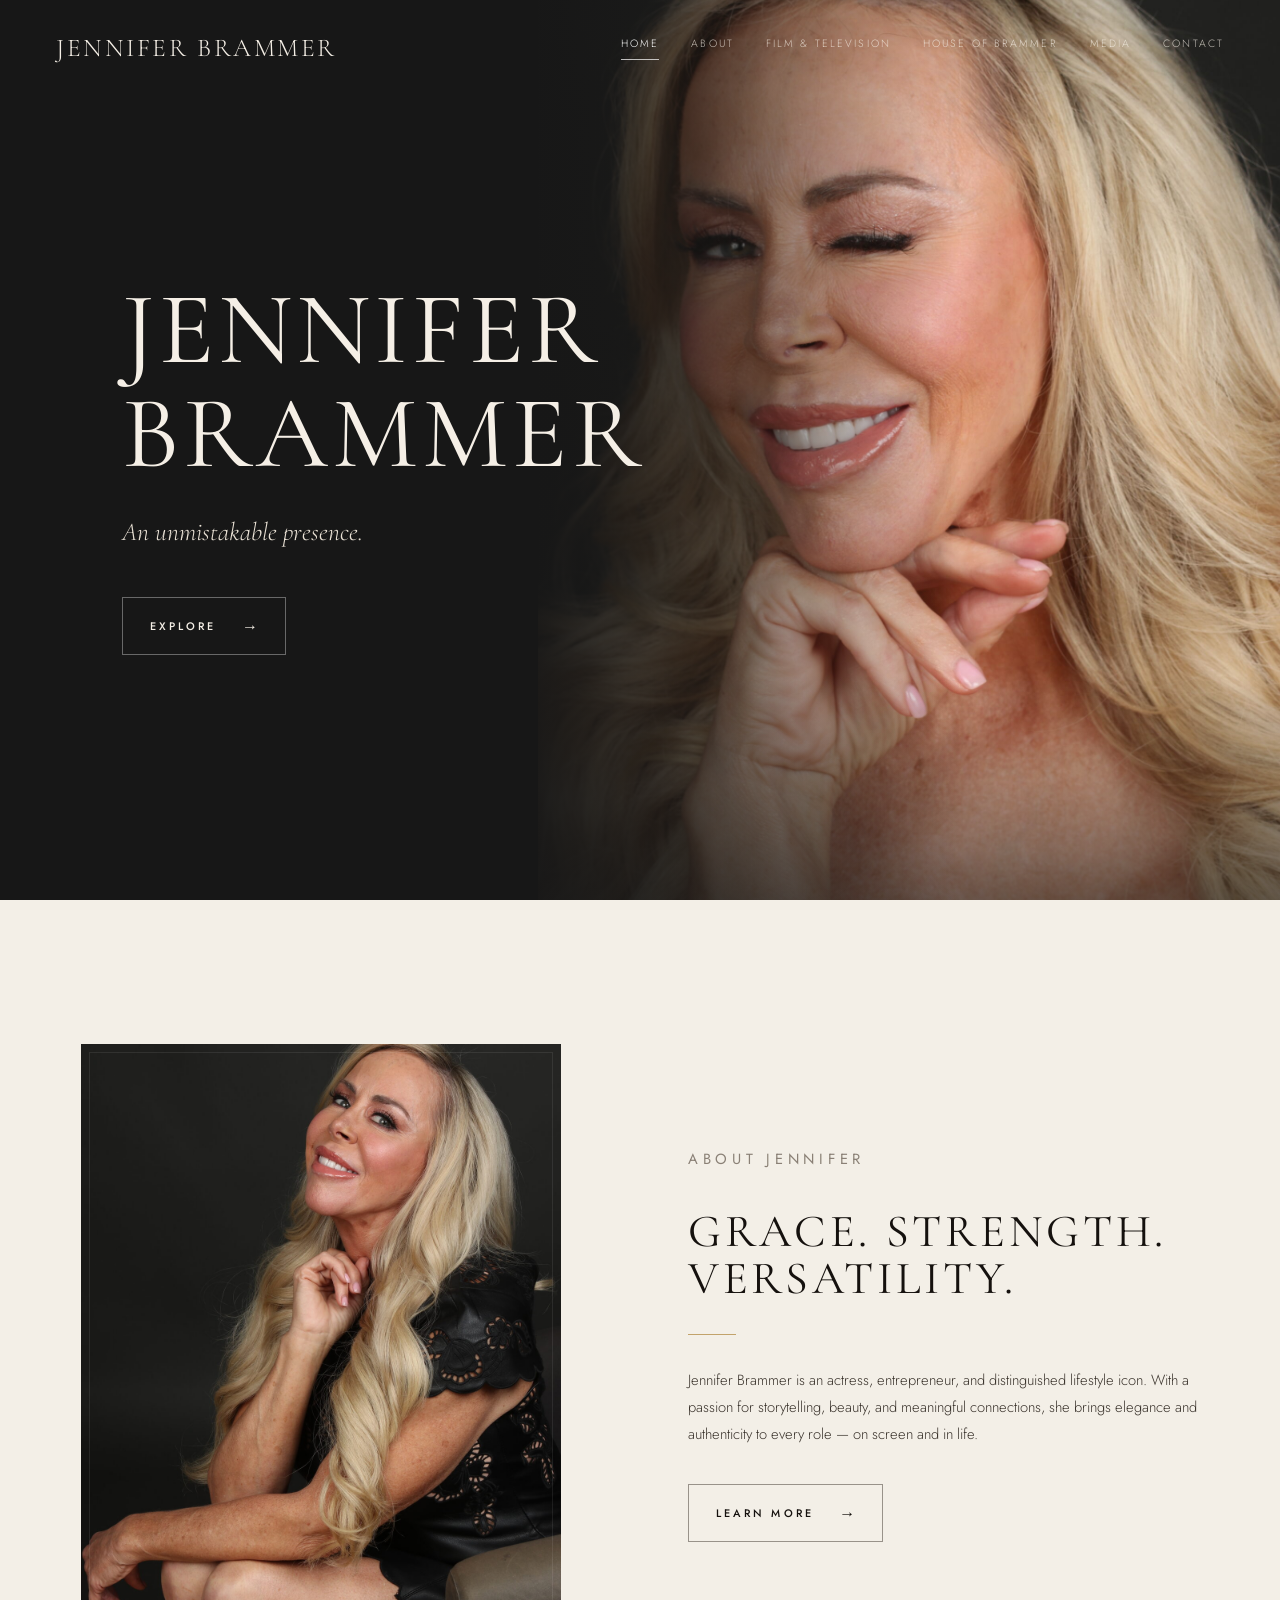
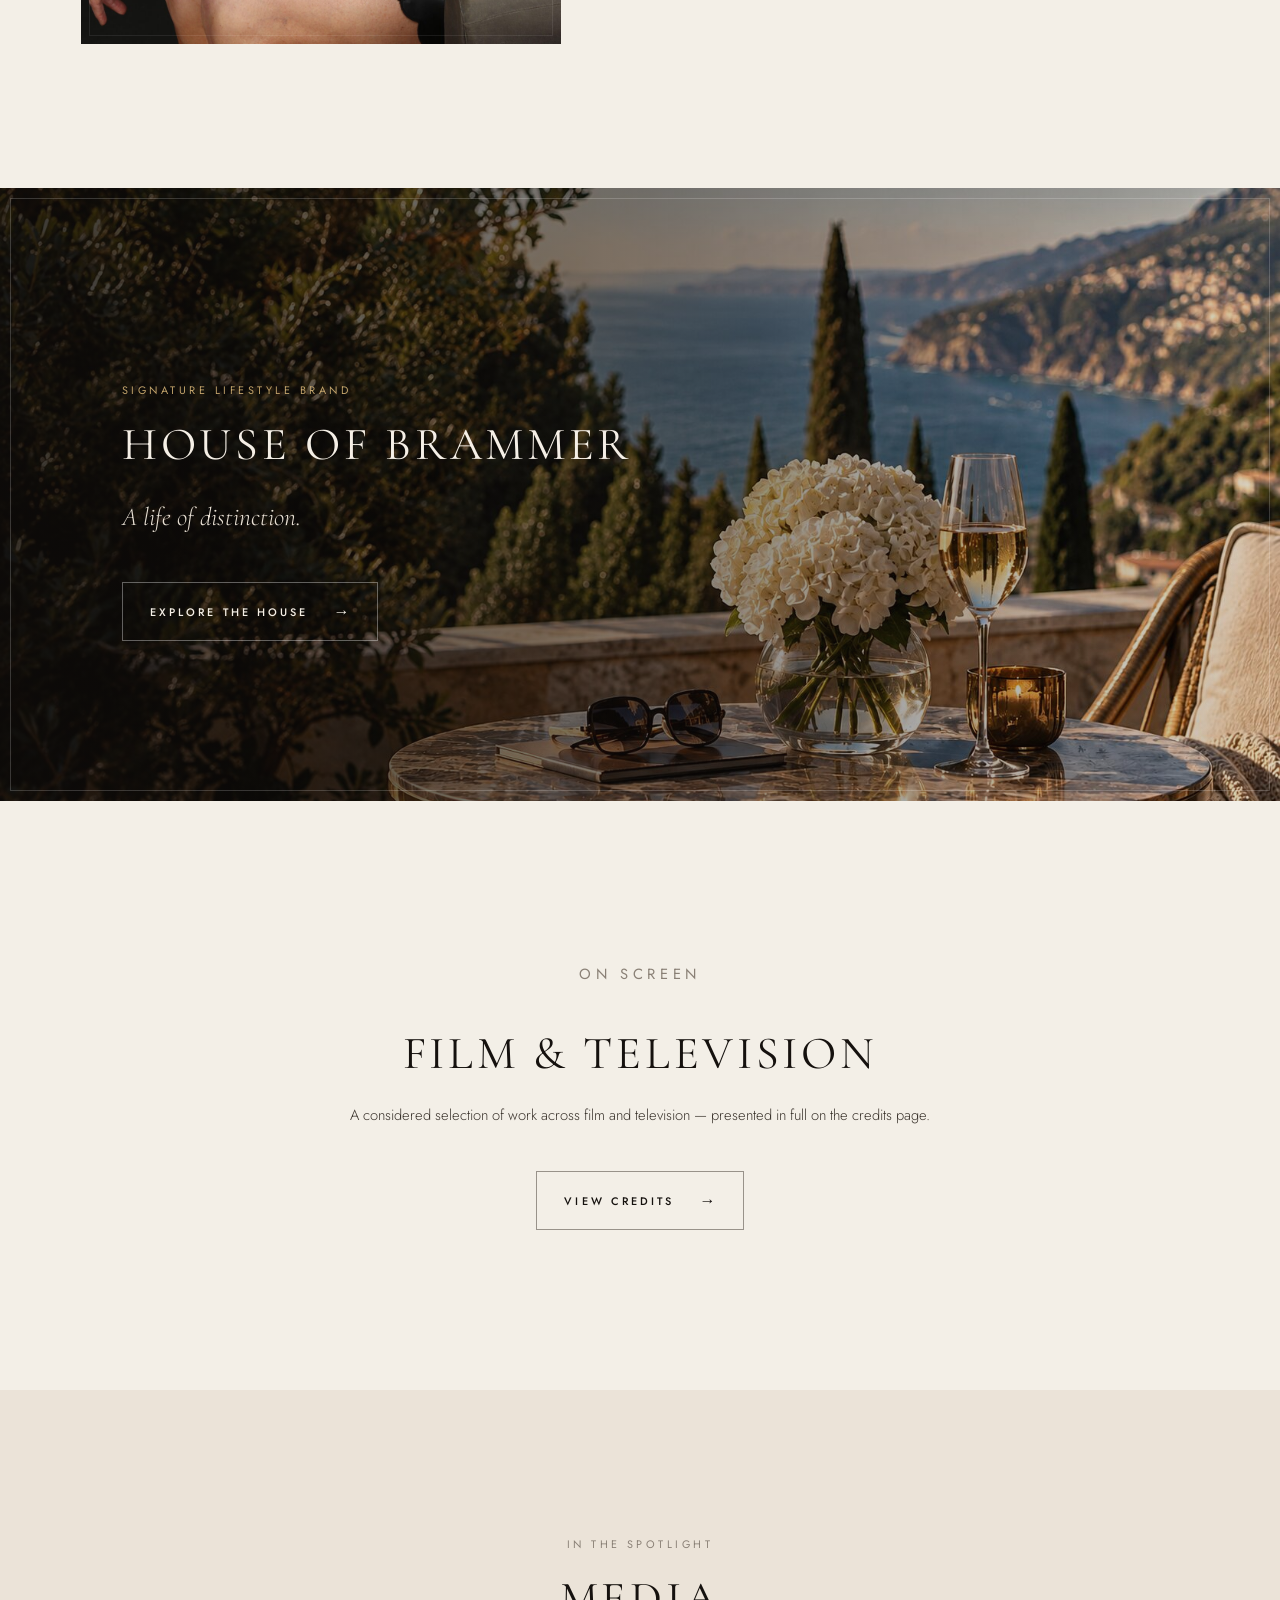
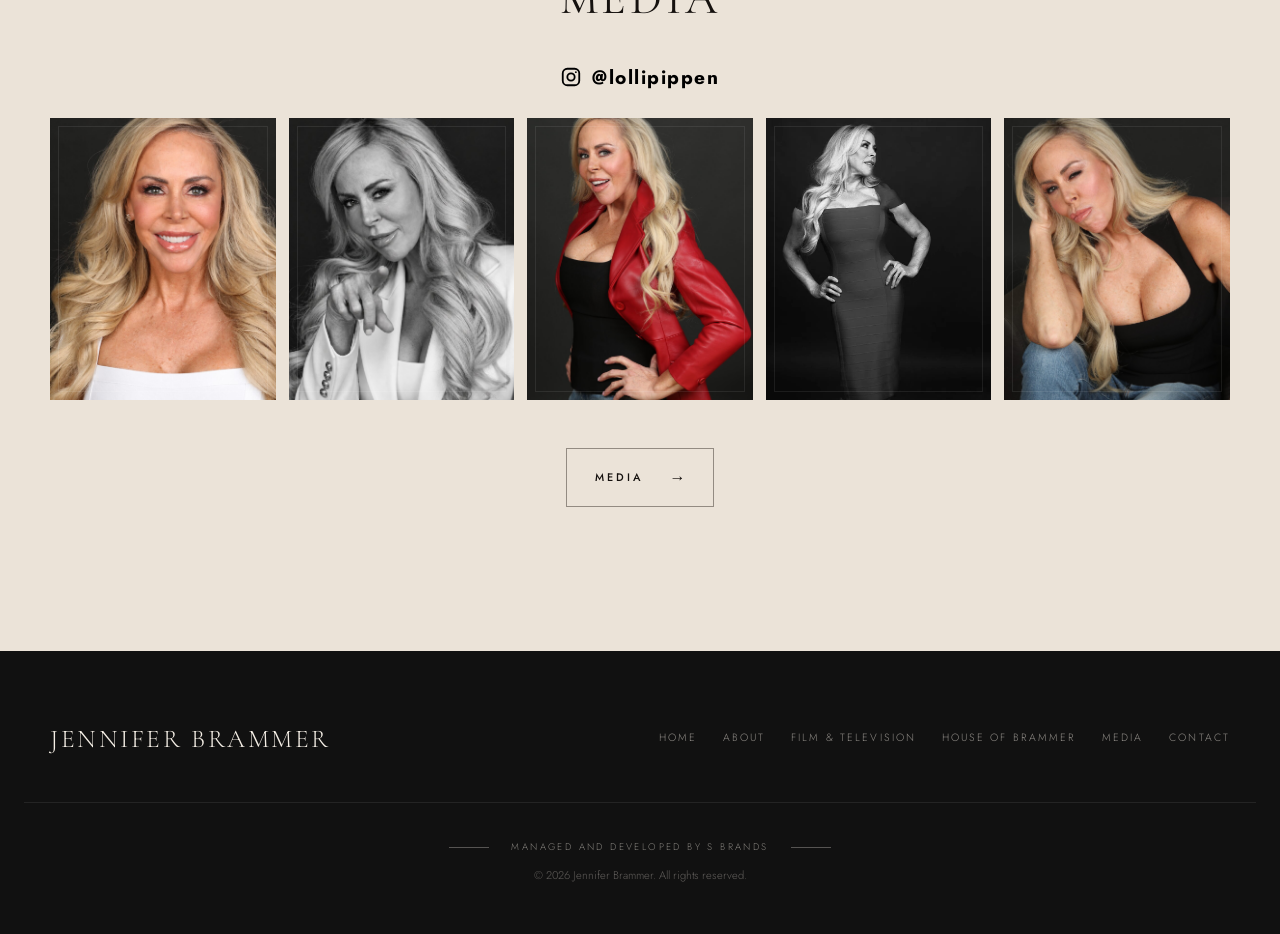
==== commit 83aa11ce: "Set up functional requirements (6ae05083c1eb1531a455e615)" ====
--- a/index.html
+++ b/index.html
@@ -7,31 +7,30 @@
   <meta name="description" content="Jennifer Brammer is an actress, entrepreneur, and distinguished lifestyle icon.">
   <link rel="preconnect" href="https://fonts.googleapis.com">
   <link rel="preconnect" href="https://fonts.gstatic.com" crossorigin>
-  <link href="https://fonts.googleapis.com/css2?family=Cormorant+Garamond:ital,wght@0,400;0,500;1,400&family=Jost:wght@300;400;500&display=swap" rel="stylesheet">
-  <link rel="stylesheet" href="styles.css">
+  <link href="https://fonts.googleapis.com/css2?family=Cormorant+Garamond:ital,wght@0,400;0,500;1,400&family=Jost:wght@300;400;500;700&display=swap" rel="stylesheet">
+  <link rel="stylesheet" href="/styles.css">
 </head>
 <body>
 
   <header class="site-header" id="top">
-    <a href="#top" class="logo">Jennifer Brammer</a>
+    <a href="/" class="logo">Jennifer Brammer</a>
     <button class="menu-toggle" aria-label="Open menu" aria-expanded="false">
       <span></span><span></span>
     </button>
     <nav class="main-nav">
-      <a href="#top" class="active">Home</a>
-      <a href="#about">About</a>
-      <a href="#film">Film &amp; Television</a>
-      <a href="#society">House of Brammer</a>
-      <a href="#gallery">Gallery</a>
-      <a href="#gallery">Press</a>
-      <a href="#contact">Contact</a>
+      <a href="/" class="active" aria-current="page">Home</a>
+      <a href="/about">About</a>
+      <a href="/film-television">Film &amp; Television</a>
+      <a href="/house-of-brammer">House of Brammer</a>
+      <a href="/media">Media</a>
+      <a href="/contact">Contact</a>
     </nav>
   </header>
 
   <main>
     <!-- Hero -->
     <section class="hero dark">
-      <img class="hero-img" src="images/hero-jennifer.jpg" alt="Jennifer Brammer" width="1600" height="2400" fetchpriority="high">
+      <img class="hero-img" src="/images/hero-jennifer.jpg" alt="Jennifer Brammer" width="1600" height="2400" fetchpriority="high">
       <div class="hero-shade"></div>
       <div class="container hero-content">
         <h1>Jennifer<br>Brammer</h1>
@@ -44,28 +43,28 @@
     <section class="about cream" id="about">
       <div class="container about-grid">
         <div class="photo about-photo">
-          <img src="images/jennifer-about.jpg" alt="Portrait of Jennifer Brammer" width="1200" height="1800" loading="lazy">
+          <img src="/images/jennifer-about.jpg" alt="Portrait of Jennifer Brammer" width="1200" height="1800" loading="lazy">
         </div>
         <div class="about-text">
           <p class="eyebrow">About Jennifer</p>
           <h2>Grace. Strength.<br>Versatility.</h2>
           <hr class="rule">
           <p>Jennifer Brammer is an actress, entrepreneur, and distinguished lifestyle icon. With a passion for storytelling, beauty, and meaningful connections, she brings elegance and authenticity to every role — on screen and in life.</p>
-          <a href="#film" class="btn">Learn More <span class="arrow">→</span></a>
+          <a href="/about" class="btn">Learn More <span class="arrow">→</span></a>
         </div>
       </div>
     </section>
 
     <!-- Society -->
     <section class="society dark" id="society">
-      <img class="section-bg" src="images/house-of-brammer.jpg" alt="Golden hour terrace overlooking the sea" width="1671" height="941" loading="lazy">
+      <img class="section-bg" src="/images/house-of-brammer.jpg" alt="Golden hour terrace overlooking the sea" width="1671" height="941" loading="lazy">
       <div class="section-shade"></div>
       <div class="frame"></div>
       <div class="container society-content">
         <p class="eyebrow gold">Signature Lifestyle Brand</p>
         <h2>House of Brammer</h2>
         <p class="tagline">A life of distinction.</p>
-        <a href="#contact" class="btn light">Explore the House <span class="arrow">→</span></a>
+        <a href="/house-of-brammer" class="btn light">Explore the House <span class="arrow">→</span></a>
       </div>
     </section>
 
@@ -75,41 +74,40 @@
         <p class="eyebrow">On Screen</p>
         <h2>Film &amp; Television</h2>
         <p>A considered selection of work across film and television — presented in full on the credits page.</p>
-        <a href="#contact" class="btn">View Credits <span class="arrow">→</span></a>
+        <a href="/film-television" class="btn">View Credits <span class="arrow">→</span></a>
       </div>
     </section>
 
-    <!-- Gallery & Press -->
+    <!-- Media -->
     <section class="gallery sand center" id="gallery">
       <div class="container">
         <p class="eyebrow">In the Spotlight</p>
-        <h2>Gallery &amp; Press</h2>
+        <h2>Media</h2>
+        <div class="ig-row"><a class="ig-link" href="https://www.instagram.com/lollipippen?cplk=a3gzejhjcHFsYjU1" target="_blank" rel="noopener noreferrer" aria-label="Jennifer Brammer on Instagram (opens in a new tab)"><svg viewBox="0 0 24 24" width="22" height="22" aria-hidden="true"><rect x="3" y="3" width="18" height="18" rx="5" fill="none" stroke="currentColor" stroke-width="2"/><circle cx="12" cy="12" r="4" fill="none" stroke="currentColor" stroke-width="2"/><circle cx="17.3" cy="6.7" r="1" fill="currentColor"/></svg>@lollipippen</a></div>
         <div class="gallery-grid">
-          <div class="photo gallery-media"><img src="images/gallery-01.jpg" alt="Portrait of Jennifer Brammer" width="1000" height="1500" loading="lazy" style="object-position: center 20%;"></div>
-          <div class="photo gallery-media"><img src="images/gallery-02.jpg" alt="Black and white portrait of Jennifer Brammer in a white suit" width="933" height="1400" loading="lazy" style="object-position: center 15%;"></div>
-          <div class="photo gallery-media"><img src="images/gallery-05.jpg" alt="Jennifer Brammer in a red leather jacket" width="933" height="1400" loading="lazy" style="object-position: center 15%;"></div>
-          <div class="photo gallery-media"><video src="videos/gallery-04.mp4" poster="images/gallery-04-poster.jpg" autoplay muted loop playsinline preload="metadata" aria-label="Jennifer Brammer lifestyle video"></video></div>
-          <div class="photo gallery-media wide-mobile"><img src="images/gallery-03.jpg" alt="Jennifer Brammer seated in a black top and jeans" width="933" height="1400" loading="lazy" style="object-position: center 15%;"></div>
+          <div class="photo gallery-media"><img src="/images/gallery-01.jpg" alt="Portrait of Jennifer Brammer" width="1000" height="1500" loading="lazy" style="object-position: center 20%;"></div>
+          <div class="photo gallery-media"><img src="/images/gallery-02.jpg" alt="Black and white portrait of Jennifer Brammer in a white suit" width="933" height="1400" loading="lazy" style="object-position: center 15%;"></div>
+          <div class="photo gallery-media"><img src="/images/gallery-05.jpg" alt="Jennifer Brammer in a red leather jacket" width="933" height="1400" loading="lazy" style="object-position: center 15%;"></div>
+          <div class="photo gallery-media"><video src="/videos/gallery-04.mp4" poster="/images/gallery-04-poster.jpg" autoplay muted loop playsinline preload="metadata" aria-label="Jennifer Brammer lifestyle video"></video></div>
+          <div class="photo gallery-media wide-mobile"><img src="/images/gallery-03.jpg" alt="Jennifer Brammer seated in a black top and jeans" width="933" height="1400" loading="lazy" style="object-position: center 15%;"></div>
         </div>
         <div class="btn-row">
-          <a href="#gallery" class="btn">View Gallery <span class="arrow">→</span></a>
-          <a href="#contact" class="btn">Press <span class="arrow">→</span></a>
+          <a href="/media" class="btn">Media <span class="arrow">→</span></a>
         </div>
       </div>
     </section>
   </main>
 
-  <footer class="site-footer" id="contact">
+  <footer class="site-footer">
     <div class="container footer-top">
-      <a href="#top" class="logo">Jennifer Brammer</a>
+      <a href="/" class="logo">Jennifer Brammer</a>
       <nav class="footer-nav">
-        <a href="#top">Home</a>
-        <a href="#about">About</a>
-        <a href="#film">Film &amp; Television</a>
-        <a href="#society">House of Brammer</a>
-        <a href="#gallery">Gallery</a>
-        <a href="#gallery">Press</a>
-        <a href="#contact">Contact</a>
+        <a href="/">Home</a>
+        <a href="/about">About</a>
+        <a href="/film-television">Film &amp; Television</a>
+        <a href="/house-of-brammer">House of Brammer</a>
+        <a href="/media">Media</a>
+        <a href="/contact">Contact</a>
       </nav>
     </div>
     <div class="footer-bottom">
@@ -118,20 +116,6 @@
     </div>
   </footer>
 
-  <script>
-    const toggle = document.querySelector('.menu-toggle');
-    const header = document.querySelector('.site-header');
-    toggle.addEventListener('click', () => {
-      const open = header.classList.toggle('open');
-      toggle.setAttribute('aria-expanded', open);
-    });
-    document.querySelectorAll('.main-nav a').forEach(a =>
-      a.addEventListener('click', () => {
-        header.classList.remove('open');
-        toggle.setAttribute('aria-expanded', 'false');
-      })
-    );
-    document.getElementById('year').textContent = new Date().getFullYear();
-  </script>
+  <script src="/main.js"></script>
 </body>
 </html>
--- a/styles.css
+++ b/styles.css
@@ -225,3 +225,70 @@
     background: linear-gradient(0deg, rgba(23, 23, 23, 0.95) 0%, rgba(23, 23, 23, 0.6) 40%, rgba(23, 23, 23, 0.1) 70%);
   }
 }
+
+/* Inner page hero */
+.page-hero { min-height: 62vh; display: flex; align-items: flex-end; padding: 11rem 0 6rem; background: #171717; }
+.page-hero.full { min-height: 100vh; align-items: center; }
+.page-hero-content { padding-left: 4.5rem; }
+.page-hero h1 { font-size: clamp(2.8rem, 7vw, 5.6rem); }
+.page-hero .tagline { margin-bottom: 0; }
+.page-hero.full .tagline { margin-bottom: 2.6rem; max-width: 560px; }
+
+/* Generic sections */
+.section { padding: 8rem 0; }
+.rule.centered { margin-left: auto; margin-right: auto; }
+.muted-copy { color: var(--muted); margin-bottom: 2.4rem; }
+.empty-note { border: 1px solid var(--line-light); padding: 2.4rem 2rem; margin-bottom: 2.6rem; font-family: var(--serif); font-style: italic; font-size: 1.3rem; }
+.about-text p + p { margin-top: -1rem; }
+.btn-row.left { justify-content: flex-start; }
+
+/* Full gallery */
+.gallery-page-grid { display: grid; grid-template-columns: repeat(4, 1fr); gap: 0.8rem; margin-bottom: 3rem; }
+.gallery-page-grid .photo { aspect-ratio: 4 / 5; margin: 0; }
+
+/* Forms */
+.form { display: grid; gap: 1.6rem; margin-top: 2.4rem; text-align: left; }
+.form-row { display: grid; grid-template-columns: 1fr 1fr; gap: 1.6rem; }
+.field { display: grid; gap: 0.6rem; }
+.field span { font-size: 0.66rem; letter-spacing: 0.24em; text-transform: uppercase; color: var(--muted); font-weight: 400; }
+.field input, .field select, .field textarea {
+  font: inherit; font-size: 0.98rem; color: var(--ink); background: transparent;
+  border: 0; border-bottom: 1px solid var(--line-light); padding: 0.7rem 0; border-radius: 0; width: 100%;
+}
+.field select { appearance: none; background: url("data:image/svg+xml,%3Csvg xmlns='http://www.w3.org/2000/svg' width='10' height='6'%3E%3Cpath d='M0 0l5 6 5-6z' fill='%238a8076'/%3E%3C/svg%3E") right center no-repeat; cursor: pointer; }
+.field textarea { resize: vertical; border: 1px solid var(--line-light); padding: 0.9rem; }
+.field input:focus, .field select:focus, .field textarea:focus { outline: none; border-color: var(--gold); }
+.check { display: flex; gap: 0.8rem; align-items: flex-start; font-size: 0.88rem; line-height: 1.6; }
+.check input { margin-top: 0.3rem; accent-color: var(--ink); }
+.form .btn { justify-self: start; background: none; cursor: pointer; font-family: inherit; }
+.hidden-field { position: absolute; left: -9999px; width: 1px; height: 1px; overflow: hidden; }
+
+@media (max-width: 900px) {
+  .page-hero { min-height: 50vh; padding: 9rem 0 4rem; }
+  .page-hero-content { padding-left: 0; }
+  .section { padding: 5rem 0; }
+  .gallery-page-grid { grid-template-columns: 1fr 1fr; }
+  .form-row { grid-template-columns: 1fr; }
+  .btn-row.left { align-items: flex-start; }
+}
+
+/* JB Luxe */
+.luxe { padding: 8rem 0; background: #000; }
+.luxe-grid { display: grid; grid-template-columns: 1.3fr 1fr; gap: 5rem; align-items: center; }
+.luxe-photo { aspect-ratio: 3 / 2; background: #000; }
+.luxe-photo img { width: 100%; height: 100%; object-fit: cover; display: block; }
+.luxe .tagline { margin: 0 0 2.6rem; }
+@media (max-width: 900px) {
+  .luxe { padding: 5rem 0; }
+  .luxe-grid { grid-template-columns: 1fr; gap: 2.5rem; text-align: center; }
+  .luxe .rule { margin-left: auto; margin-right: auto; }
+}
+
+/* Instagram link above gallery */
+.ig-row { display: flex; justify-content: center; margin-bottom: 1.4rem; }
+.ig-link {
+  display: inline-flex; align-items: center; gap: 0.6rem;
+  font-size: 1.2rem; letter-spacing: 0.08em; color: #000; font-weight: 700;
+  border-bottom: 1px solid transparent; padding-bottom: 0.2rem; transition: border-color 0.3s;
+}
+.ig-link:hover { border-color: #000; }
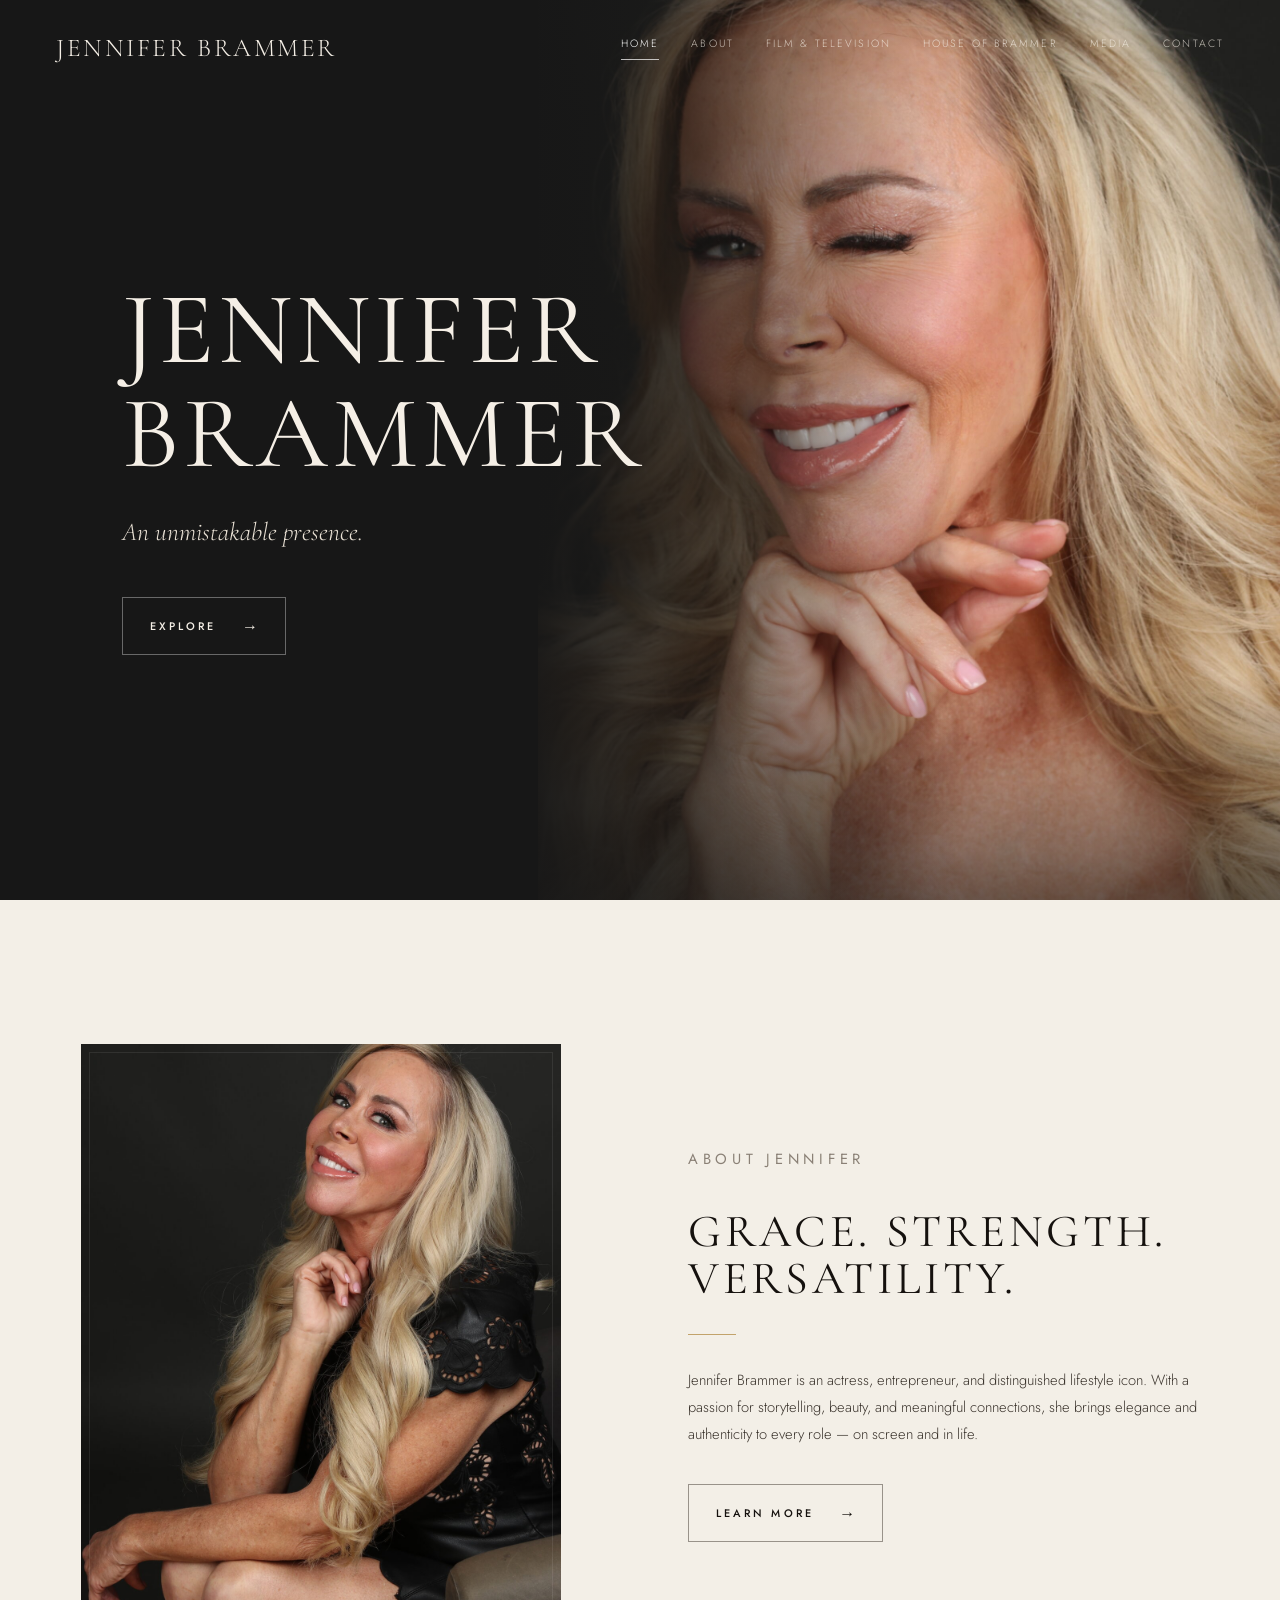
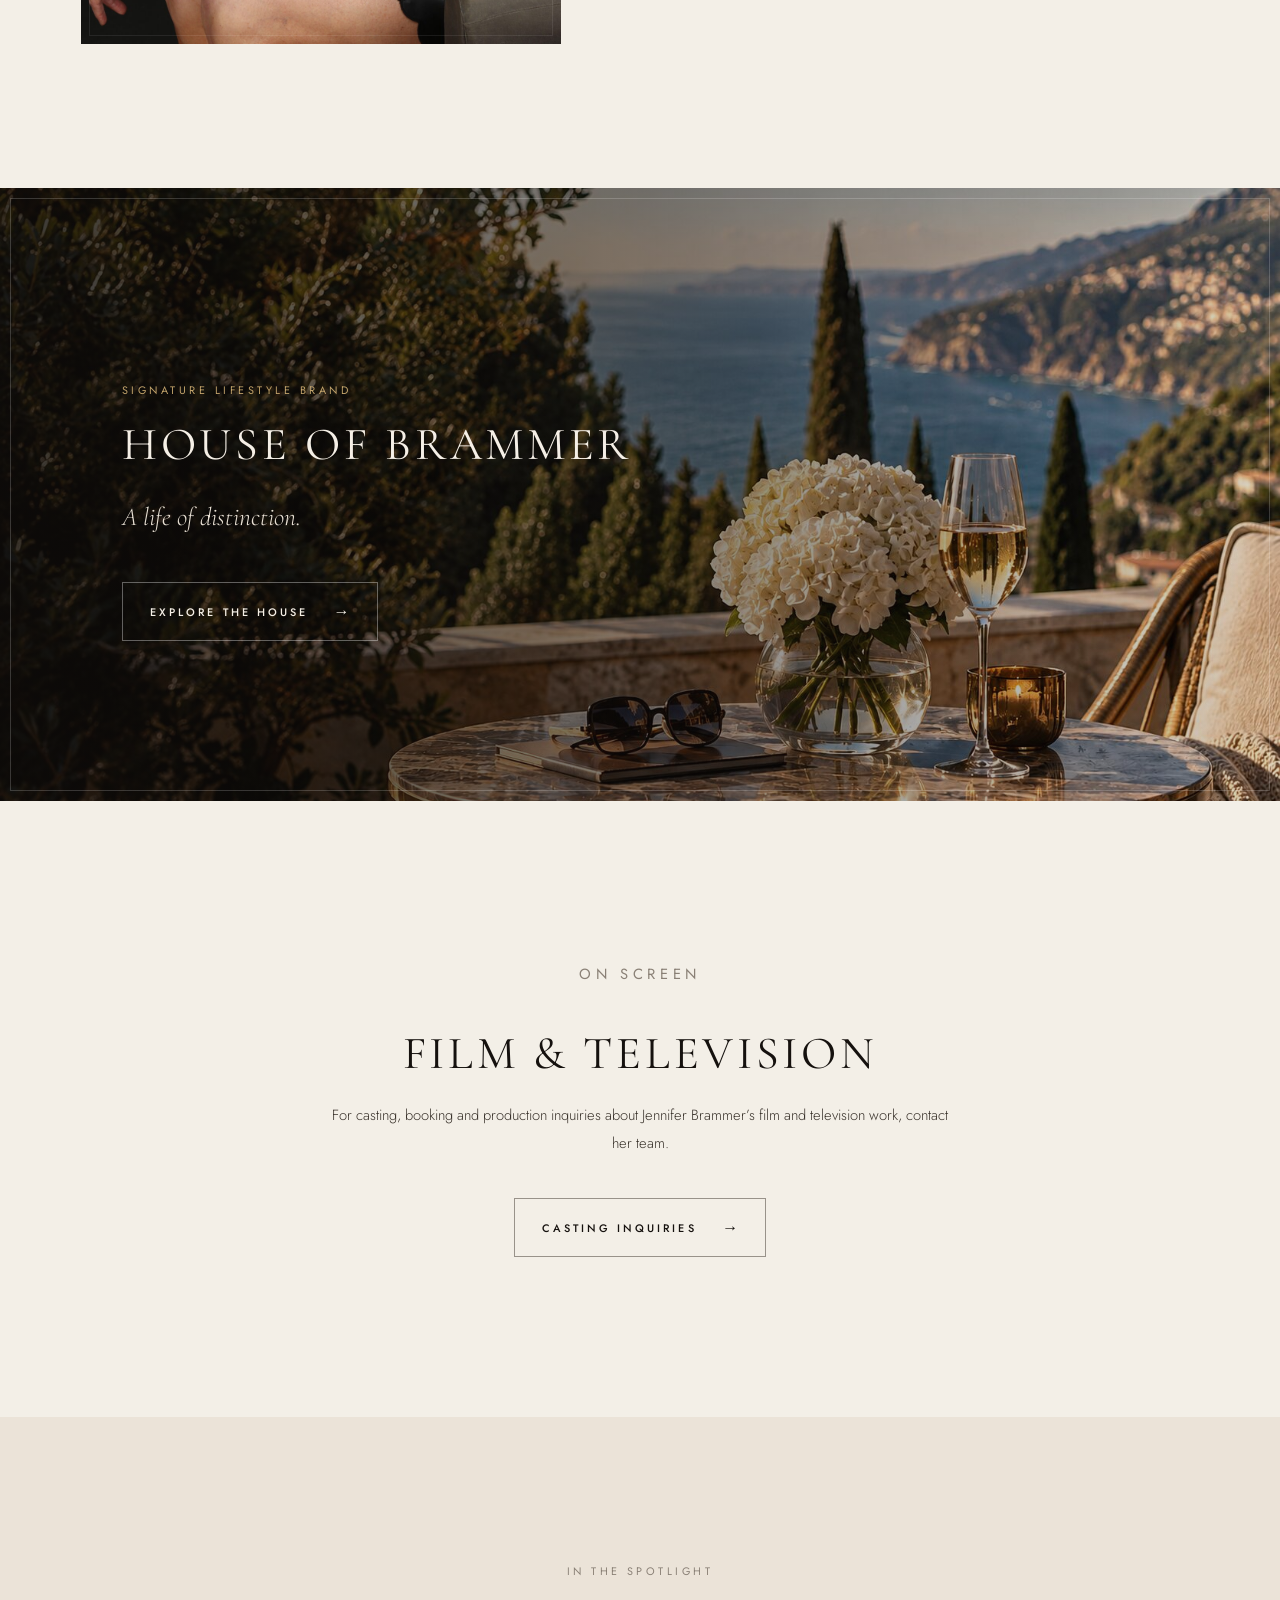
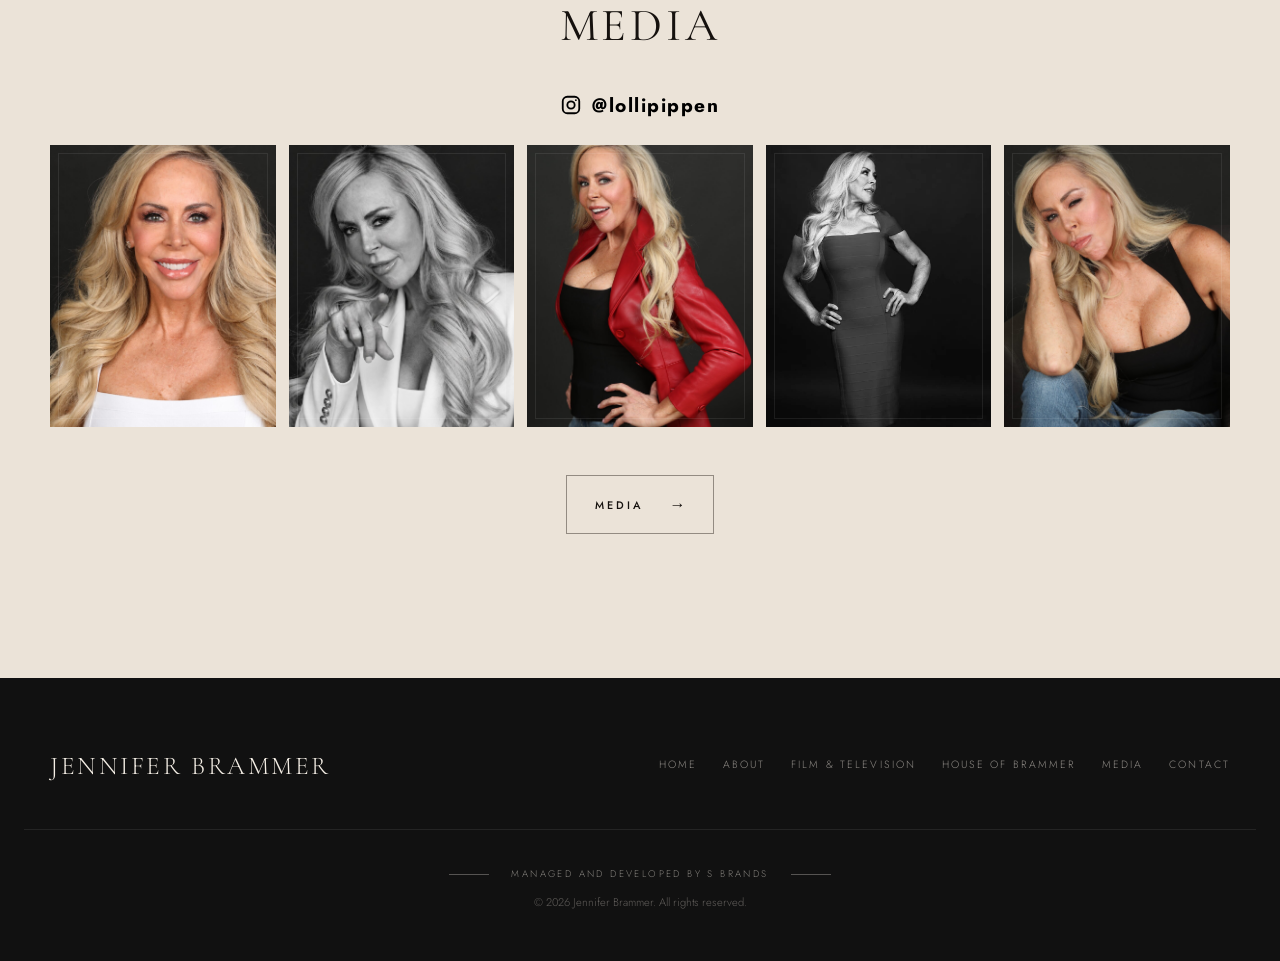
==== commit 1abab936: "Check for XML sitemap, robots.txt, canonical tags, Open Graph tags, and person schema markup (6ae19b" ====
--- a/index.html
+++ b/index.html
@@ -3,11 +3,64 @@
 <head>
   <meta charset="utf-8">
   <meta name="viewport" content="width=device-width, initial-scale=1">
-  <title>Jennifer Brammer</title>
-  <meta name="description" content="Jennifer Brammer is an actress, entrepreneur, and distinguished lifestyle icon.">
+  <title>Jennifer Brammer | Actress &amp; Entrepreneur</title>
+  <meta name="description" content="Official website of Jennifer Brammer — actress, entrepreneur and founder of the lifestyle brand House of Brammer. Film & television, media and contact.">
+  <link rel="canonical" href="https://jenniferbrammer.com/">
+  <meta property="og:type" content="website">
+  <meta property="og:site_name" content="Jennifer Brammer">
+  <meta property="og:title" content="Jennifer Brammer | Actress &amp; Entrepreneur">
+  <meta property="og:description" content="Official website of Jennifer Brammer — actress, entrepreneur and founder of the lifestyle brand House of Brammer. Film & television, media and contact.">
+  <meta property="og:url" content="https://jenniferbrammer.com/">
+  <meta property="og:image" content="https://jenniferbrammer.com/images/og-image.jpg">
+  <meta property="og:image:width" content="1200">
+  <meta property="og:image:height" content="630">
+  <meta property="og:image:alt" content="Jennifer Brammer">
+  <meta name="twitter:card" content="summary_large_image">
+  <meta name="twitter:title" content="Jennifer Brammer | Actress &amp; Entrepreneur">
+  <meta name="twitter:description" content="Official website of Jennifer Brammer — actress, entrepreneur and founder of the lifestyle brand House of Brammer. Film & television, media and contact.">
+  <meta name="twitter:image" content="https://jenniferbrammer.com/images/og-image.jpg">
+  <script type="application/ld+json">
+{
+  "@context": "https://schema.org",
+  "@graph": [
+    {
+      "@type": "Person",
+      "@id": "https://jenniferbrammer.com/#person",
+      "name": "Jennifer Brammer",
+      "url": "https://jenniferbrammer.com/",
+      "image": "https://jenniferbrammer.com/images/hero-jennifer.jpg",
+      "jobTitle": [
+        "Actress",
+        "Entrepreneur"
+      ],
+      "description": "Jennifer Brammer is an actress, entrepreneur, and distinguished lifestyle icon.",
+      "brand": {
+        "@type": "Brand",
+        "name": "House of Brammer",
+        "url": "https://jenniferbrammer.com/house-of-brammer"
+      },
+      "sameAs": [
+        "https://www.instagram.com/lollipippen"
+      ]
+    },
+    {
+      "@type": "WebSite",
+      "@id": "https://jenniferbrammer.com/#website",
+      "name": "Jennifer Brammer",
+      "url": "https://jenniferbrammer.com/",
+      "publisher": {
+        "@id": "https://jenniferbrammer.com/#person"
+      }
+    }
+  ]
+}
+  </script>
   <link rel="preconnect" href="https://fonts.googleapis.com">
   <link rel="preconnect" href="https://fonts.gstatic.com" crossorigin>
   <link href="https://fonts.googleapis.com/css2?family=Cormorant+Garamond:ital,wght@0,400;0,500;1,400&family=Jost:wght@300;400;500;700&display=swap" rel="stylesheet">
+  <link rel="icon" href="/favicon.ico" sizes="any">
+  <link rel="icon" type="image/png" sizes="32x32" href="/favicon-32x32.png">
+  <link rel="apple-touch-icon" href="/apple-touch-icon.png">
   <link rel="stylesheet" href="/styles.css">
 </head>
 <body>
@@ -73,8 +126,8 @@
       <div class="container narrow">
         <p class="eyebrow">On Screen</p>
         <h2>Film &amp; Television</h2>
-        <p>A considered selection of work across film and television — presented in full on the credits page.</p>
-        <a href="/film-television" class="btn">View Credits <span class="arrow">→</span></a>
+        <p>For casting, booking and production inquiries about Jennifer Brammer’s film and television work, contact her team.</p>
+        <a href="/contact?type=casting" class="btn">Casting Inquiries <span class="arrow">→</span></a>
       </div>
     </section>
 
--- a/styles.css
+++ b/styles.css
@@ -292,3 +292,7 @@
   border-bottom: 1px solid transparent; padding-bottom: 0.2rem; transition: border-color 0.3s;
 }
 .ig-link:hover { border-color: #000; }
+
+/* SEO: visual-only heading styles so semantic tags can change without changing the look */
+.hero-title { font-family: var(--serif); font-weight: 400; text-transform: uppercase; line-height: 1.02; letter-spacing: 0.04em; color: #f5efe6; font-size: clamp(2.8rem, 7vw, 5.6rem); }
+h1.as-h2 { font-size: clamp(2rem, 3.6vw, 2.9rem); letter-spacing: 0.08em; color: var(--ink); margin-bottom: 2rem; }
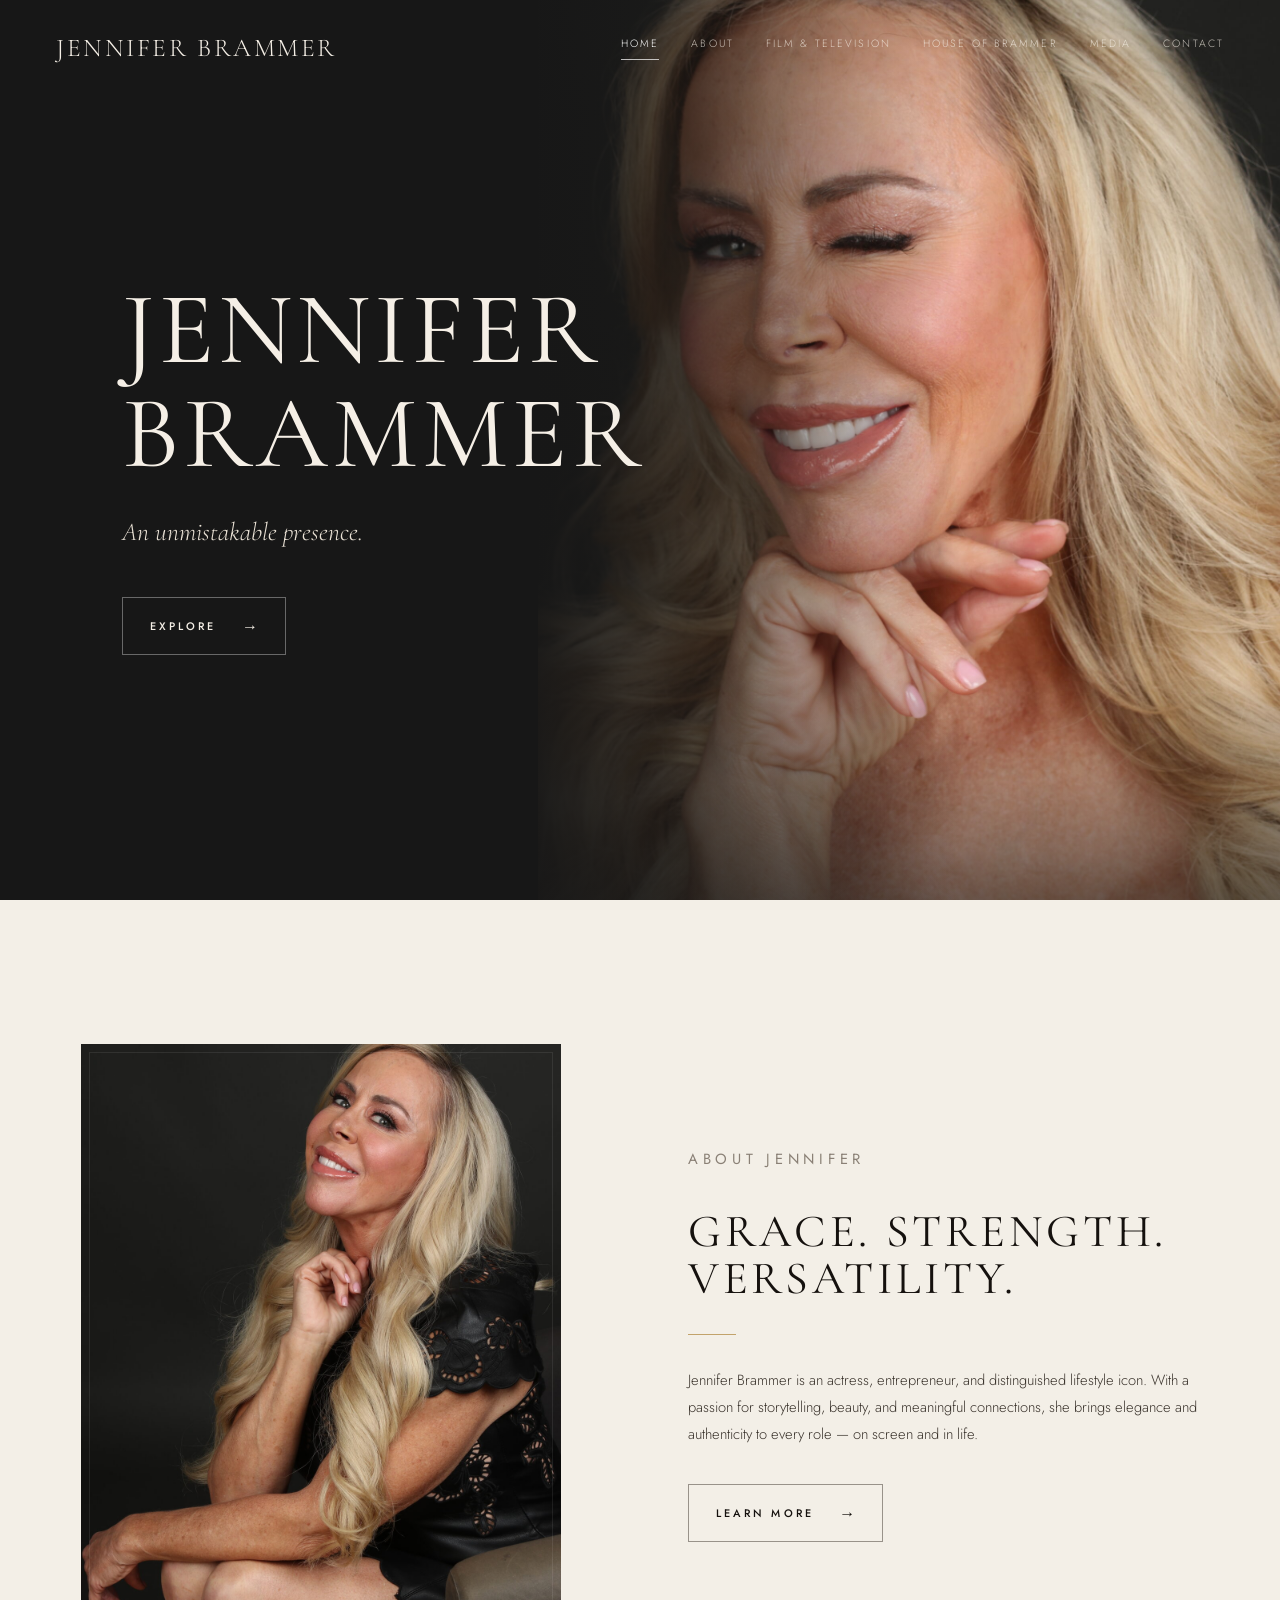
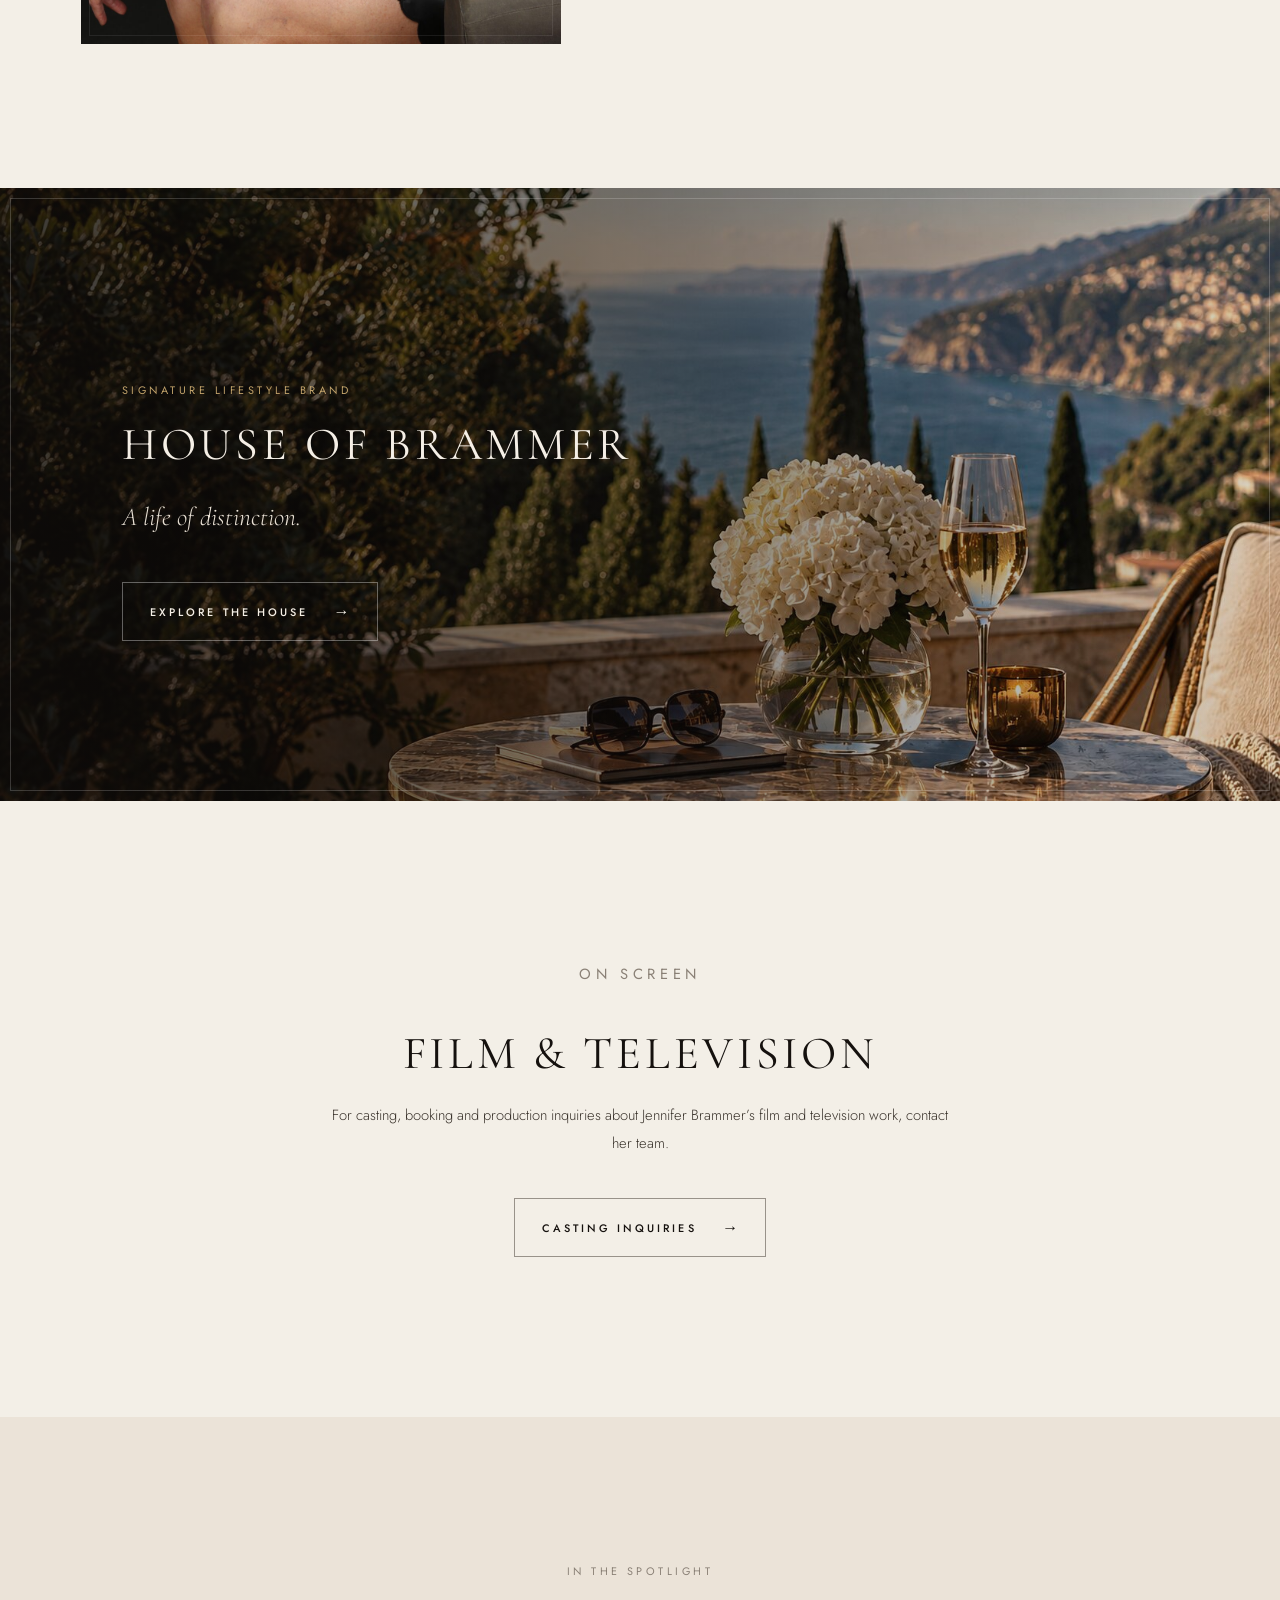
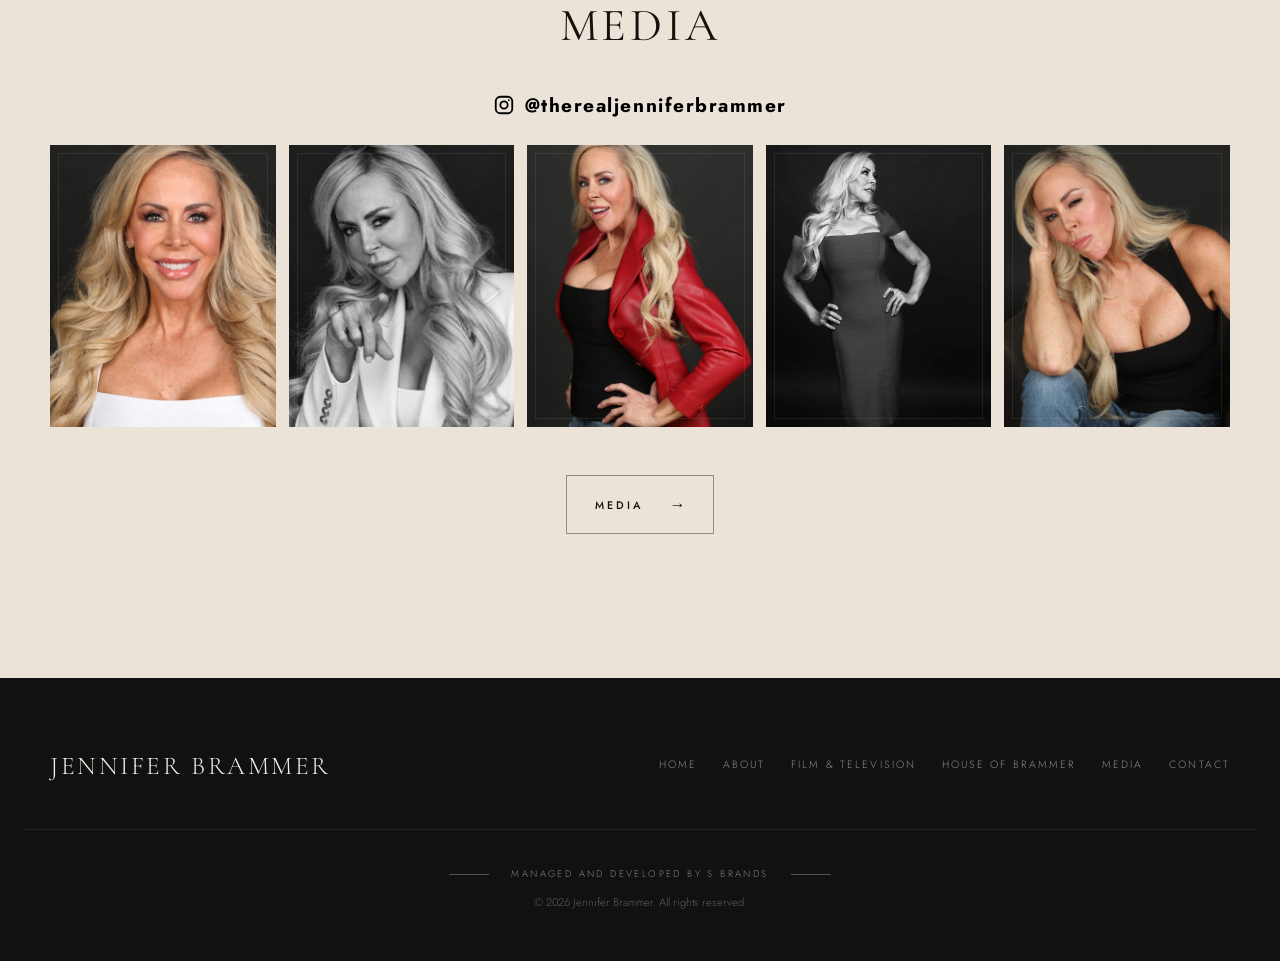
==== commit e816d51b: "Replace social media handle @lollipippen with @therealjenniferbrammer (6ae41f1c2804a7f061ada519)" ====
--- a/index.html
+++ b/index.html
@@ -40,7 +40,7 @@
         "url": "https://jenniferbrammer.com/house-of-brammer"
       },
       "sameAs": [
-        "https://www.instagram.com/lollipippen"
+        "https://www.instagram.com/therealjenniferbrammer"
       ]
     },
     {
@@ -136,7 +136,7 @@
       <div class="container">
         <p class="eyebrow">In the Spotlight</p>
         <h2>Media</h2>
-        <div class="ig-row"><a class="ig-link" href="https://www.instagram.com/lollipippen?cplk=a3gzejhjcHFsYjU1" target="_blank" rel="noopener noreferrer" aria-label="Jennifer Brammer on Instagram (opens in a new tab)"><svg viewBox="0 0 24 24" width="22" height="22" aria-hidden="true"><rect x="3" y="3" width="18" height="18" rx="5" fill="none" stroke="currentColor" stroke-width="2"/><circle cx="12" cy="12" r="4" fill="none" stroke="currentColor" stroke-width="2"/><circle cx="17.3" cy="6.7" r="1" fill="currentColor"/></svg>@lollipippen</a></div>
+        <div class="ig-row"><a class="ig-link" href="https://www.instagram.com/therealjenniferbrammer" target="_blank" rel="noopener noreferrer" aria-label="Jennifer Brammer on Instagram (opens in a new tab)"><svg viewBox="0 0 24 24" width="22" height="22" aria-hidden="true"><rect x="3" y="3" width="18" height="18" rx="5" fill="none" stroke="currentColor" stroke-width="2"/><circle cx="12" cy="12" r="4" fill="none" stroke="currentColor" stroke-width="2"/><circle cx="17.3" cy="6.7" r="1" fill="currentColor"/></svg>@therealjenniferbrammer</a></div>
         <div class="gallery-grid">
           <div class="photo gallery-media"><img src="/images/gallery-01.jpg" alt="Portrait of Jennifer Brammer" width="1000" height="1500" loading="lazy" style="object-position: center 20%;"></div>
           <div class="photo gallery-media"><img src="/images/gallery-02.jpg" alt="Black and white portrait of Jennifer Brammer in a white suit" width="933" height="1400" loading="lazy" style="object-position: center 15%;"></div>
